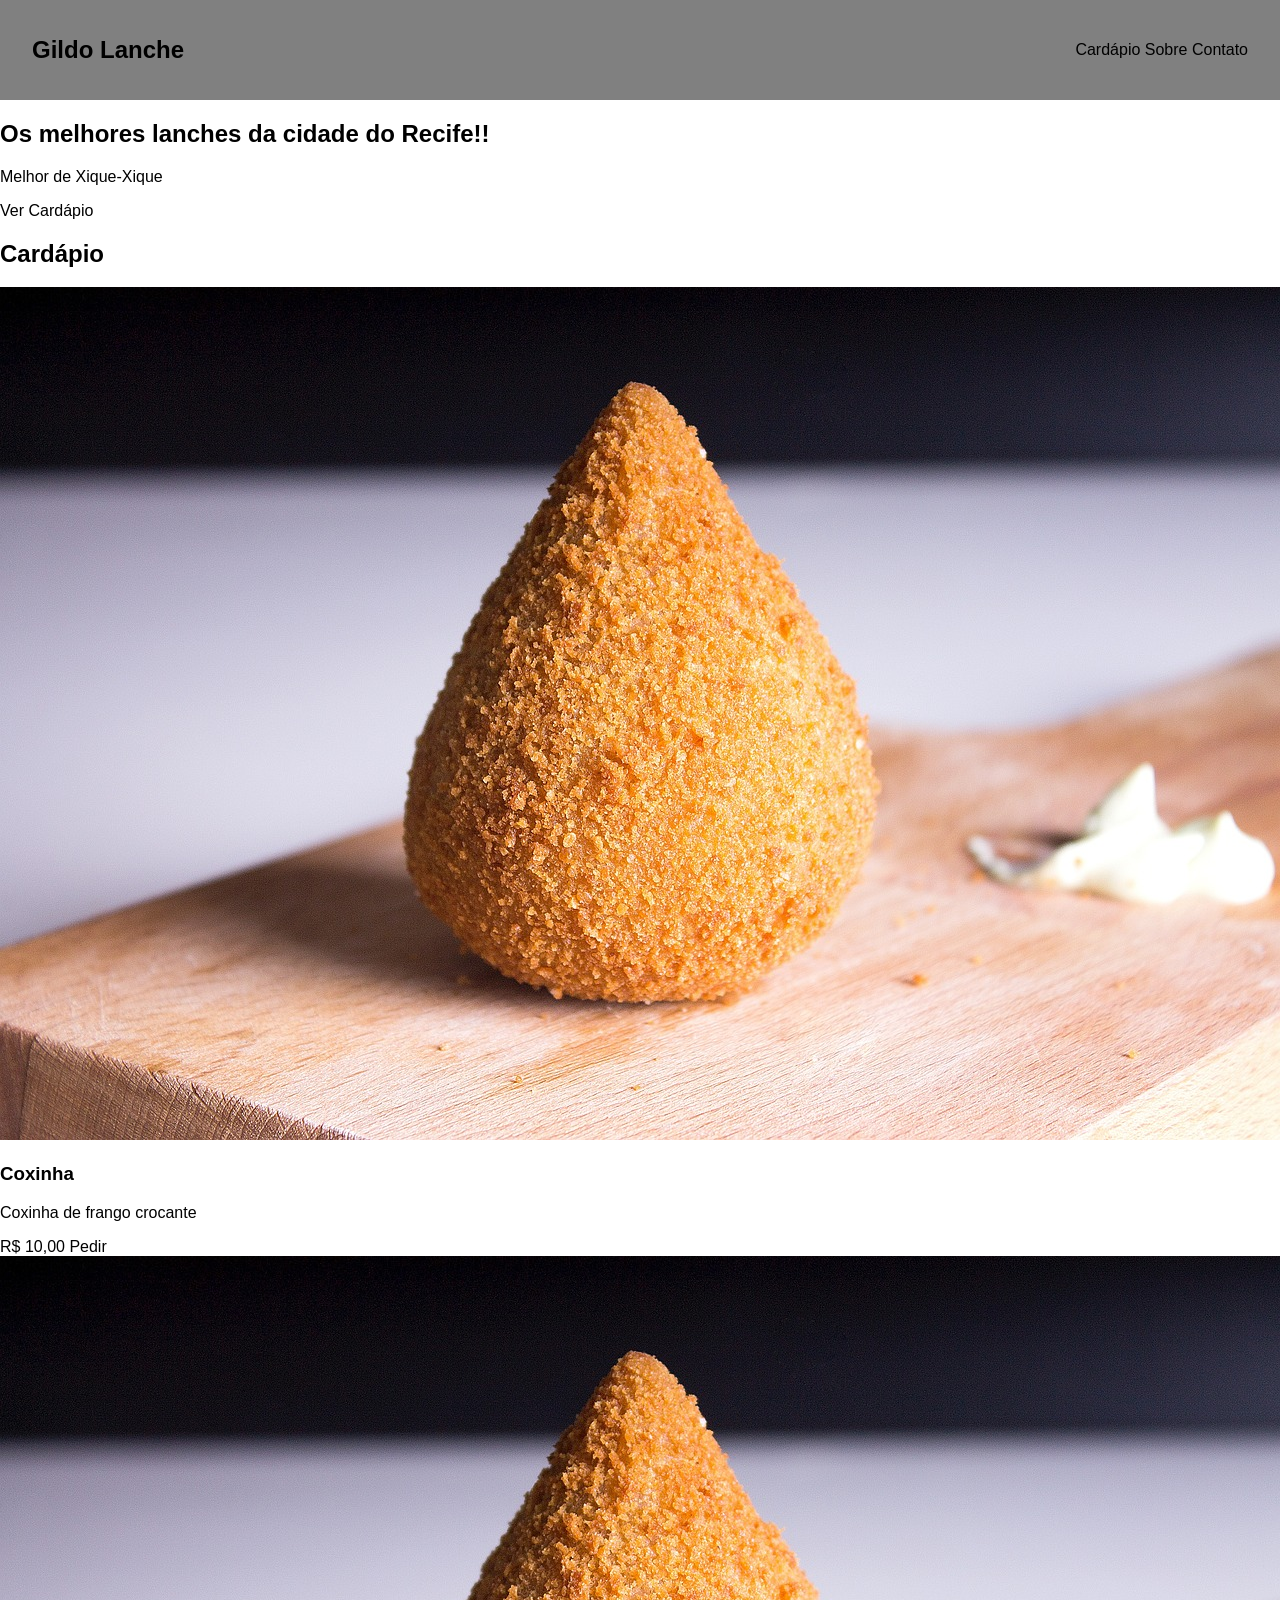
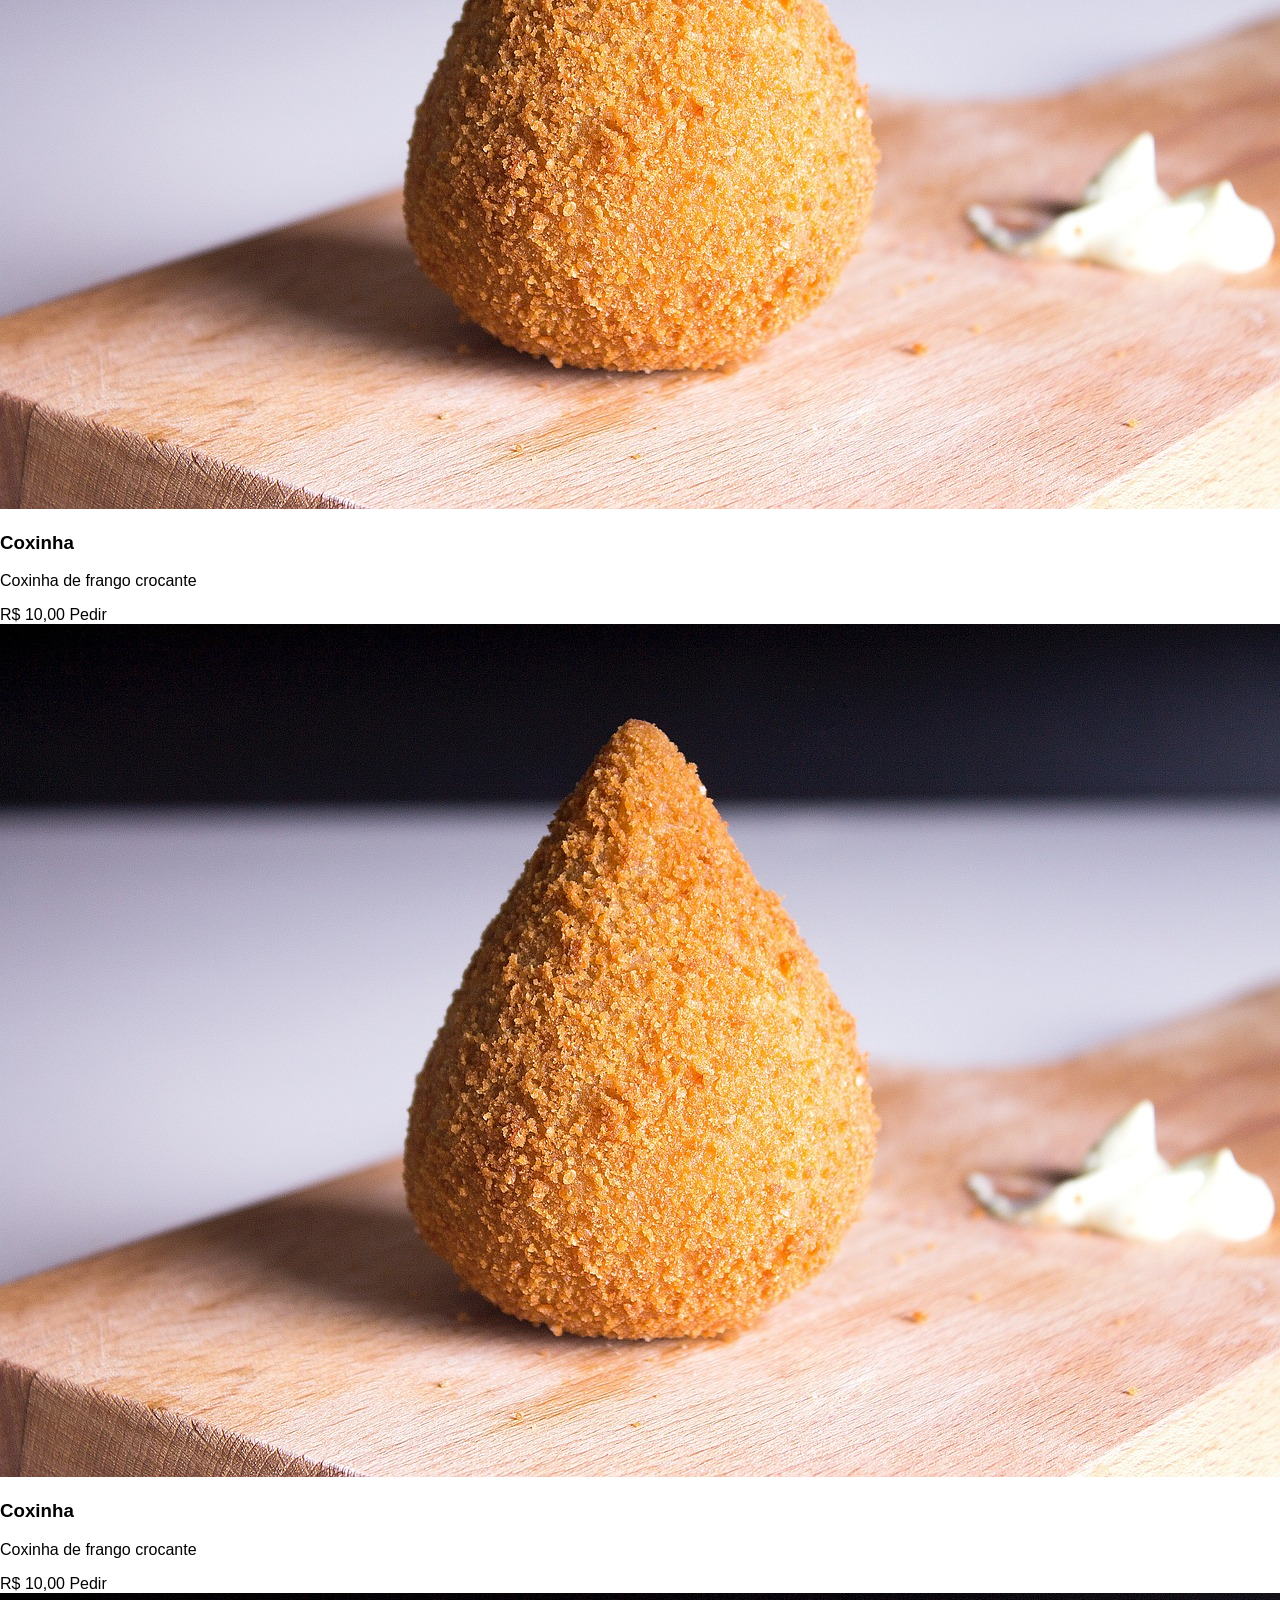
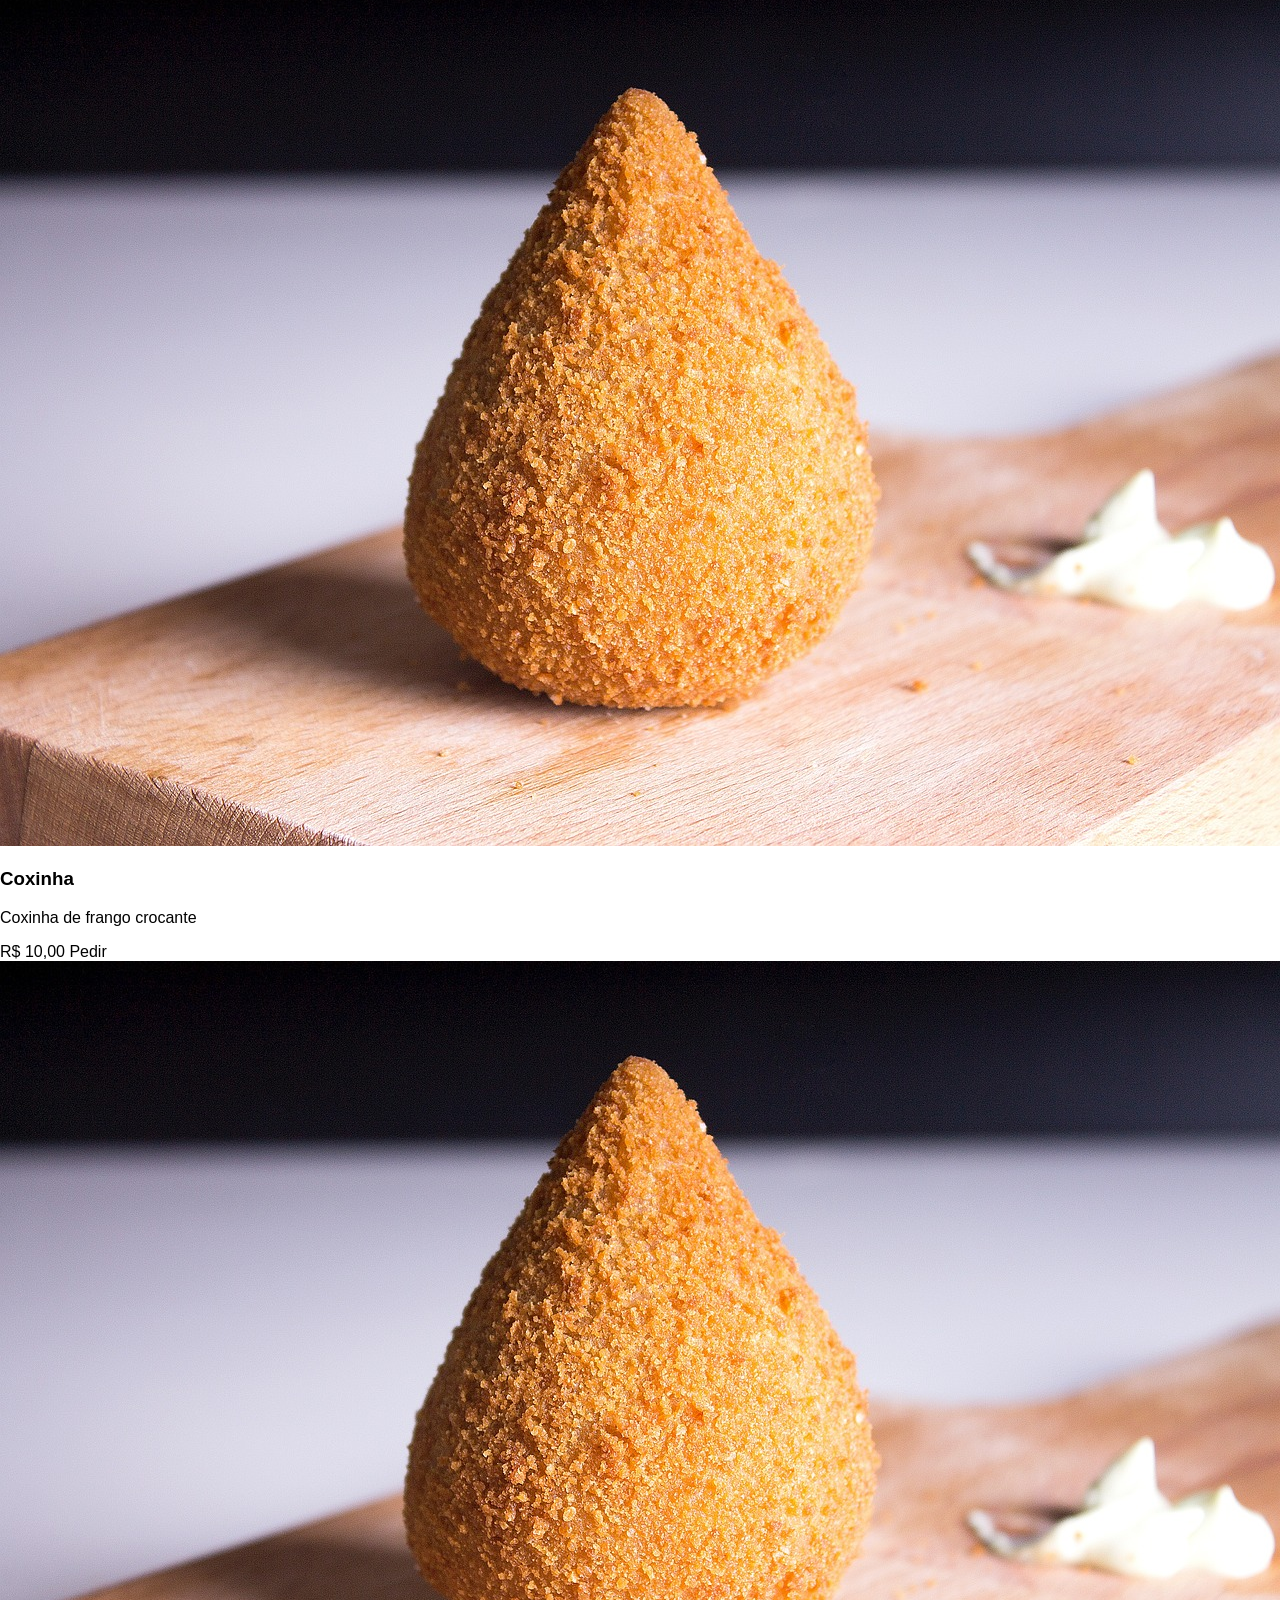
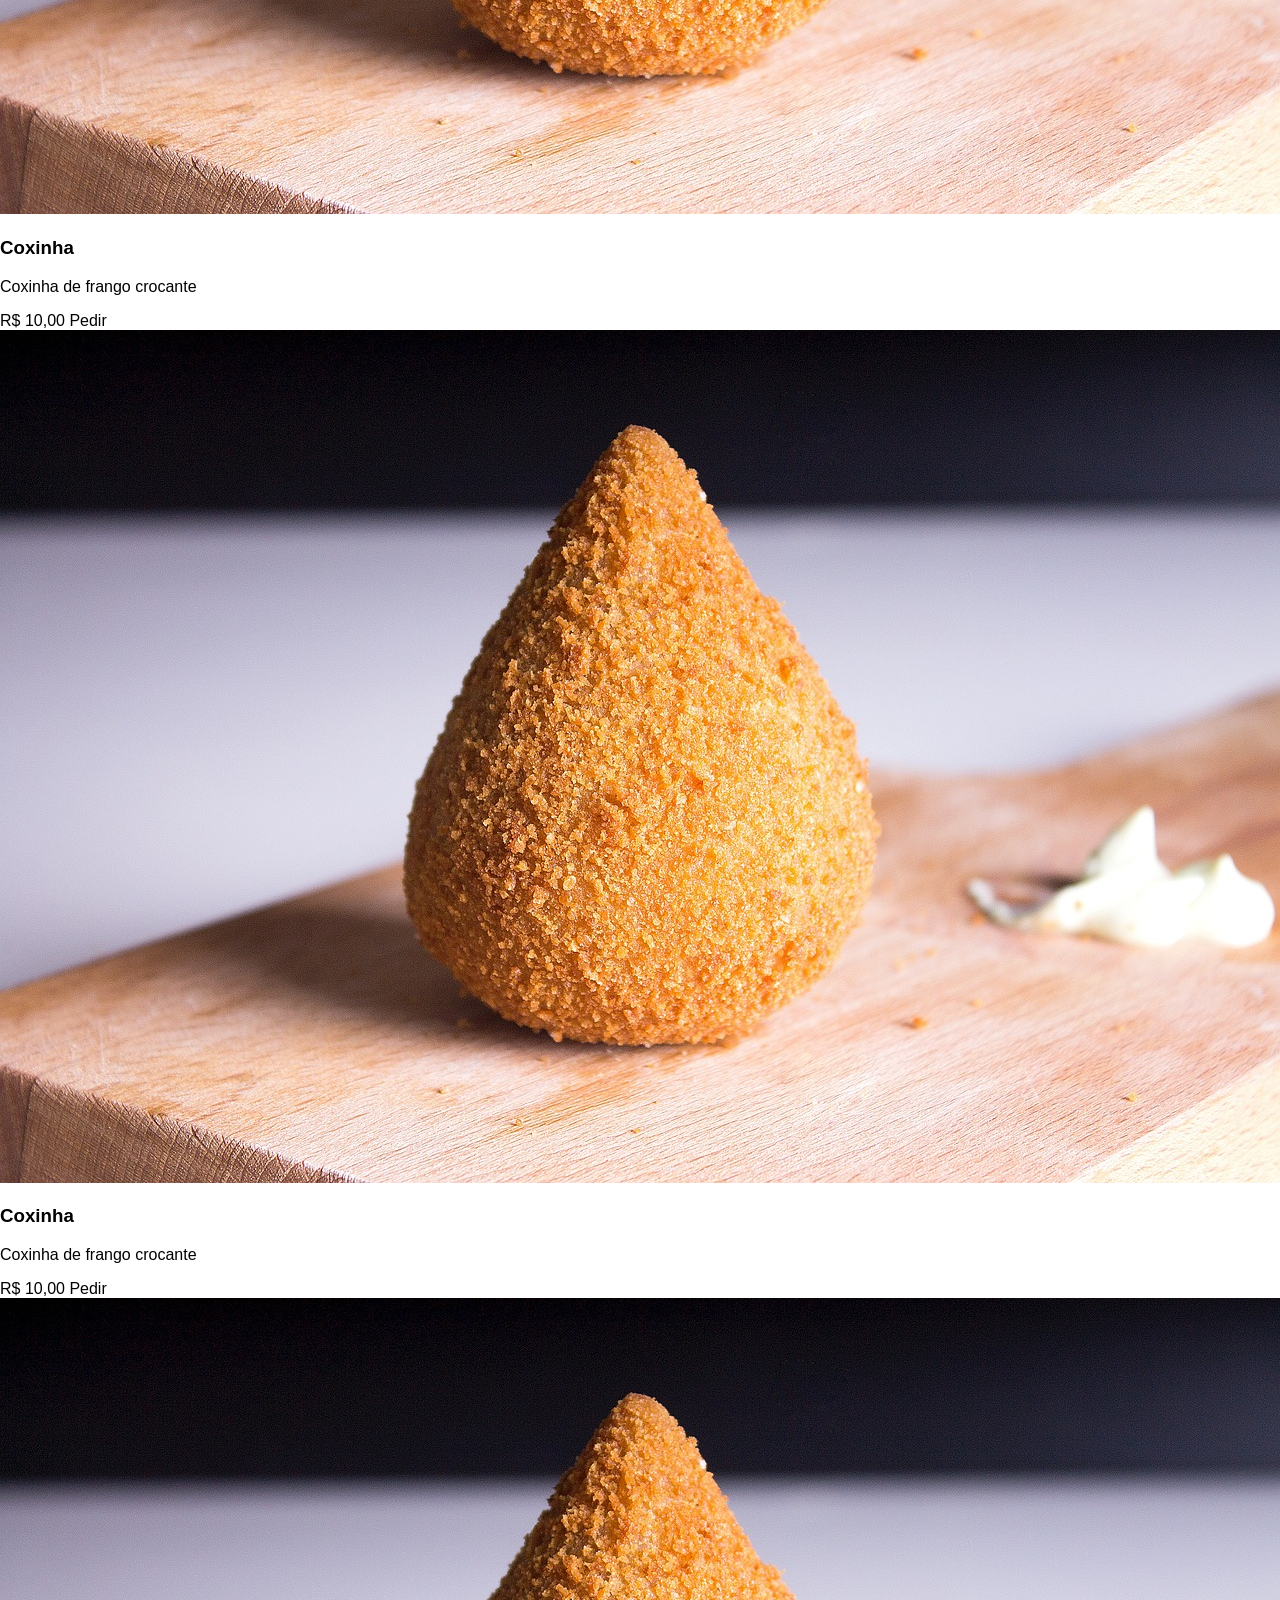
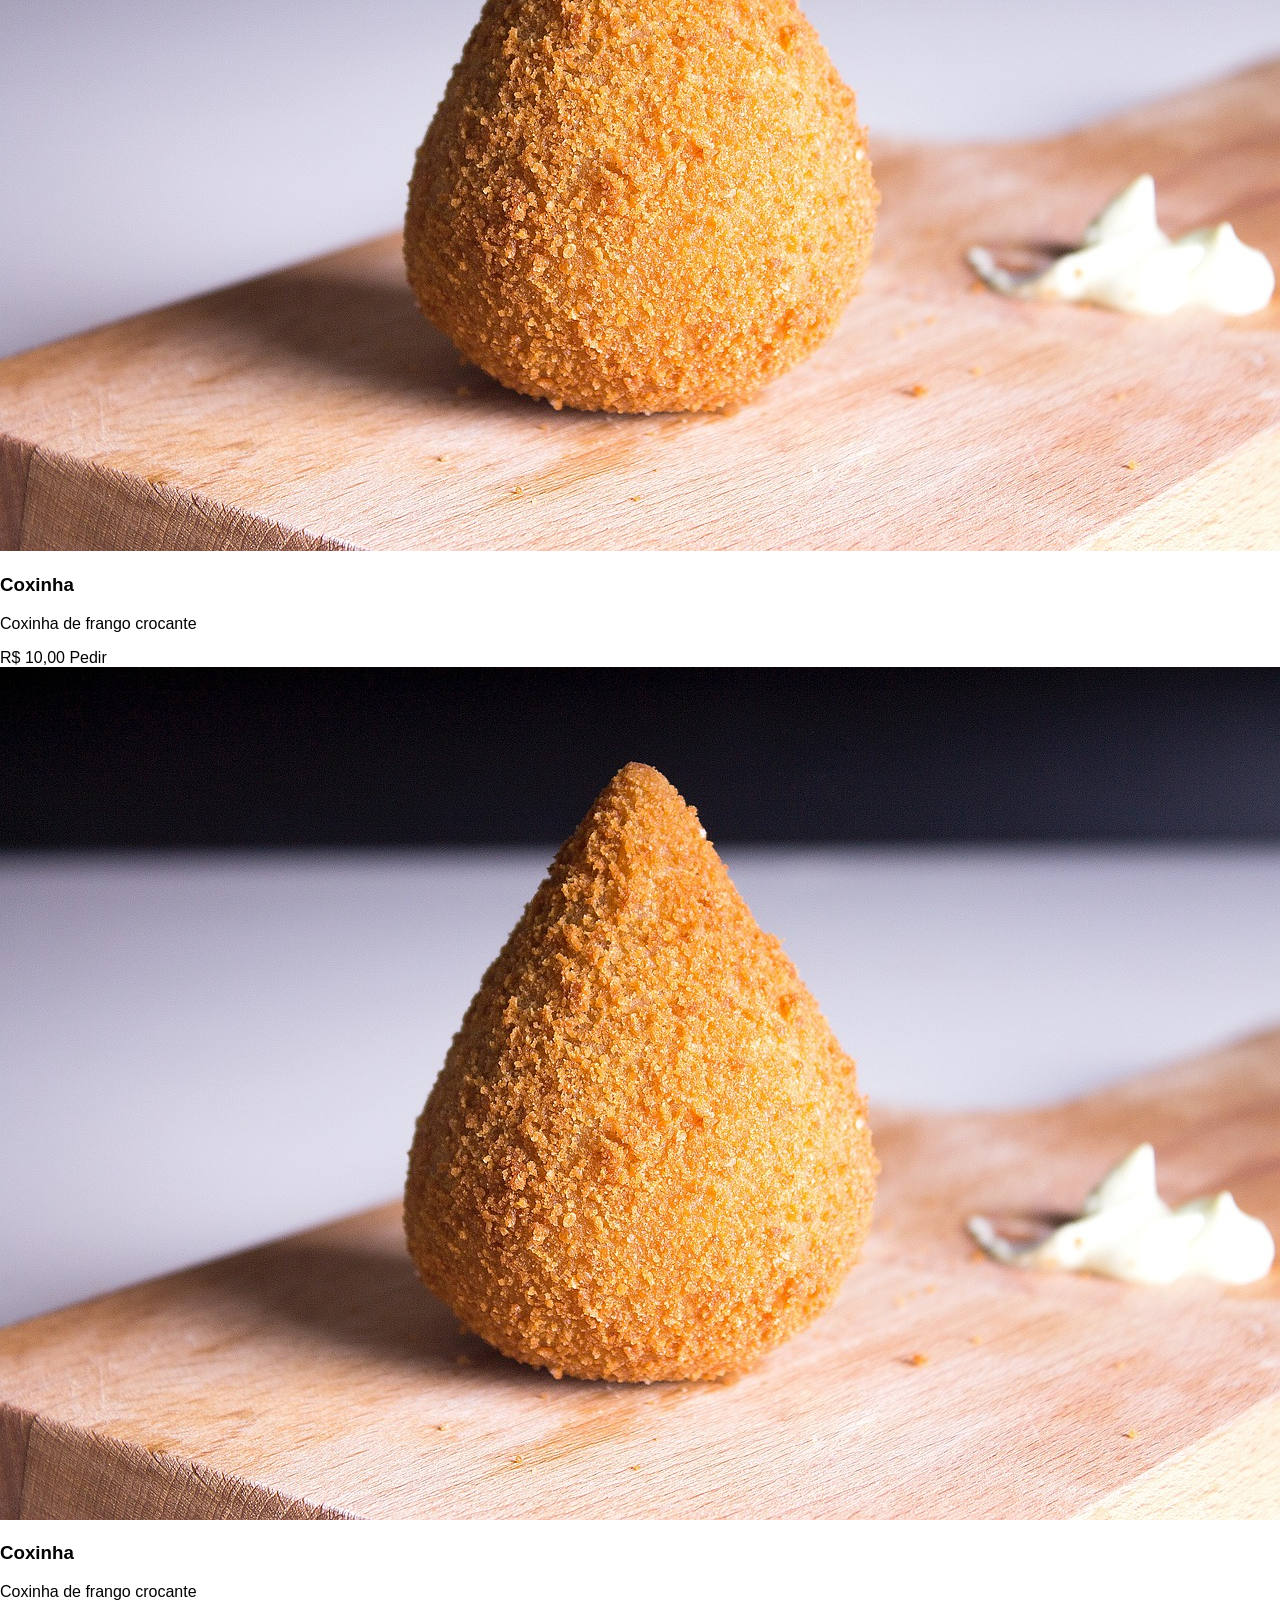
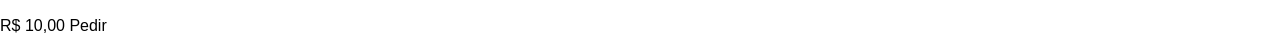
==== index.html @ ab262301 "15/09" ====
<!DOCTYPE html>
<html lang="en">

<head>
    <meta charset="UTF-8">
    <meta name="viewport" content="width=device-width, initial-scale=1.0">
    <title>Gildo Lanche</title>
    <link rel="stylesheet" href="style.css">
</head>

<body>
    <header class="topo">
        <div class="topo-tudo">
            <h2 class="marca">Gildo Lanche</h2>
            <nav class="info">
                <a href="#cardapio">Cardápio</a>
                <a href="#sobre">Sobre</a>
                <a href="#contato">Contato</a>
            </nav>
        </div>
    </header>

    <main class="caixa">

        <section class="apresentacao">
            <h1>Os melhores lanches da cidade do Recife!!</h1>
            <p>Melhor de Xique-Xique</p>
            <a href="#cardapio" class="botao">Ver Cardápio</a>
        </section>

        <section id="#cardapio"">
            <h2>Cardápio</h2>

            <div class=" produtos">

            <div class="produto">
                <img src="image.png " alt="">
                <h3>Coxinha</h3>
                <p>Coxinha de frango crocante</p>
                <div class="produto-rodape">
                    <span class="preco">R$ 10,00</span>
                    <a href="" class="botao">Pedir</a>
                </div>
            </div>
            <div class="produto">
                <img src="image.png " alt="">
                <h3>Coxinha</h3>
                <p>Coxinha de frango crocante</p>
                <div class="produto-rodape">
                    <span class="preco">R$ 10,00</span>
                    <a href="" class="botao">Pedir</a>
                </div>
            </div>
            <div class="produto">
                <img src="image.png " alt="">
                <h3>Coxinha</h3>
                <p>Coxinha de frango crocante</p>
                <div class="produto-rodape">
                    <span class="preco">R$ 10,00</span>
                    <a href="" class="botao">Pedir</a>
                </div>
            </div>
            <div class="produto">
                <img src="image.png " alt="">
                <h3>Coxinha</h3>
                <p>Coxinha de frango crocante</p>
                <div class="produto-rodape">
                    <span class="preco">R$ 10,00</span>
                    <a href="" class="botao">Pedir</a>
                </div>
            </div>
            <div class="produto">
                <img src="image.png " alt="">
                <h3>Coxinha</h3>
                <p>Coxinha de frango crocante</p>
                <div class="produto-rodape">
                    <span class="preco">R$ 10,00</span>
                    <a href="" class="botao">Pedir</a>
                </div>
            </div>
            <div class="produto">
                <img src="image.png " alt="">
                <h3>Coxinha</h3>
                <p>Coxinha de frango crocante</p>
                <div class="produto-rodape">
                    <span class="preco">R$ 10,00</span>
                    <a href="" class="botao">Pedir</a>
                </div>
            </div>
            <div class="produto">
                <img src="image.png " alt="">
                <h3>Coxinha</h3>
                <p>Coxinha de frango crocante</p>
                <div class="produto-rodape">
                    <span class="preco">R$ 10,00</span>
                    <a href="" class="botao">Pedir</a>
                </div>
            </div>
            <div class="produto">
                <img src="image.png " alt="">
                <h3>Coxinha</h3>
                <p>Coxinha de frango crocante</p>
                <div class="produto-rodape">
                    <span class="preco">R$ 10,00</span>
                    <a href="" class="botao">Pedir</a>
                </div>
            </div>
            </div>

        </section>
    </main>
</body>

</html>
---- style.css ----
body {
    font-family: Arial, Helvetica, sans-serif;
    margin: 0;  
}

a {
    color: rgb(0, 0, 0);
    text-decoration: none;
}

a:hover{
    color: blue;
    font-weight: bold;
}

.topo {
    background-color: grey;
    padding: 16px 32px;
}

.topo-tudo{
    display: flex;
    justify-content: space-between;
    align-items: center;
}
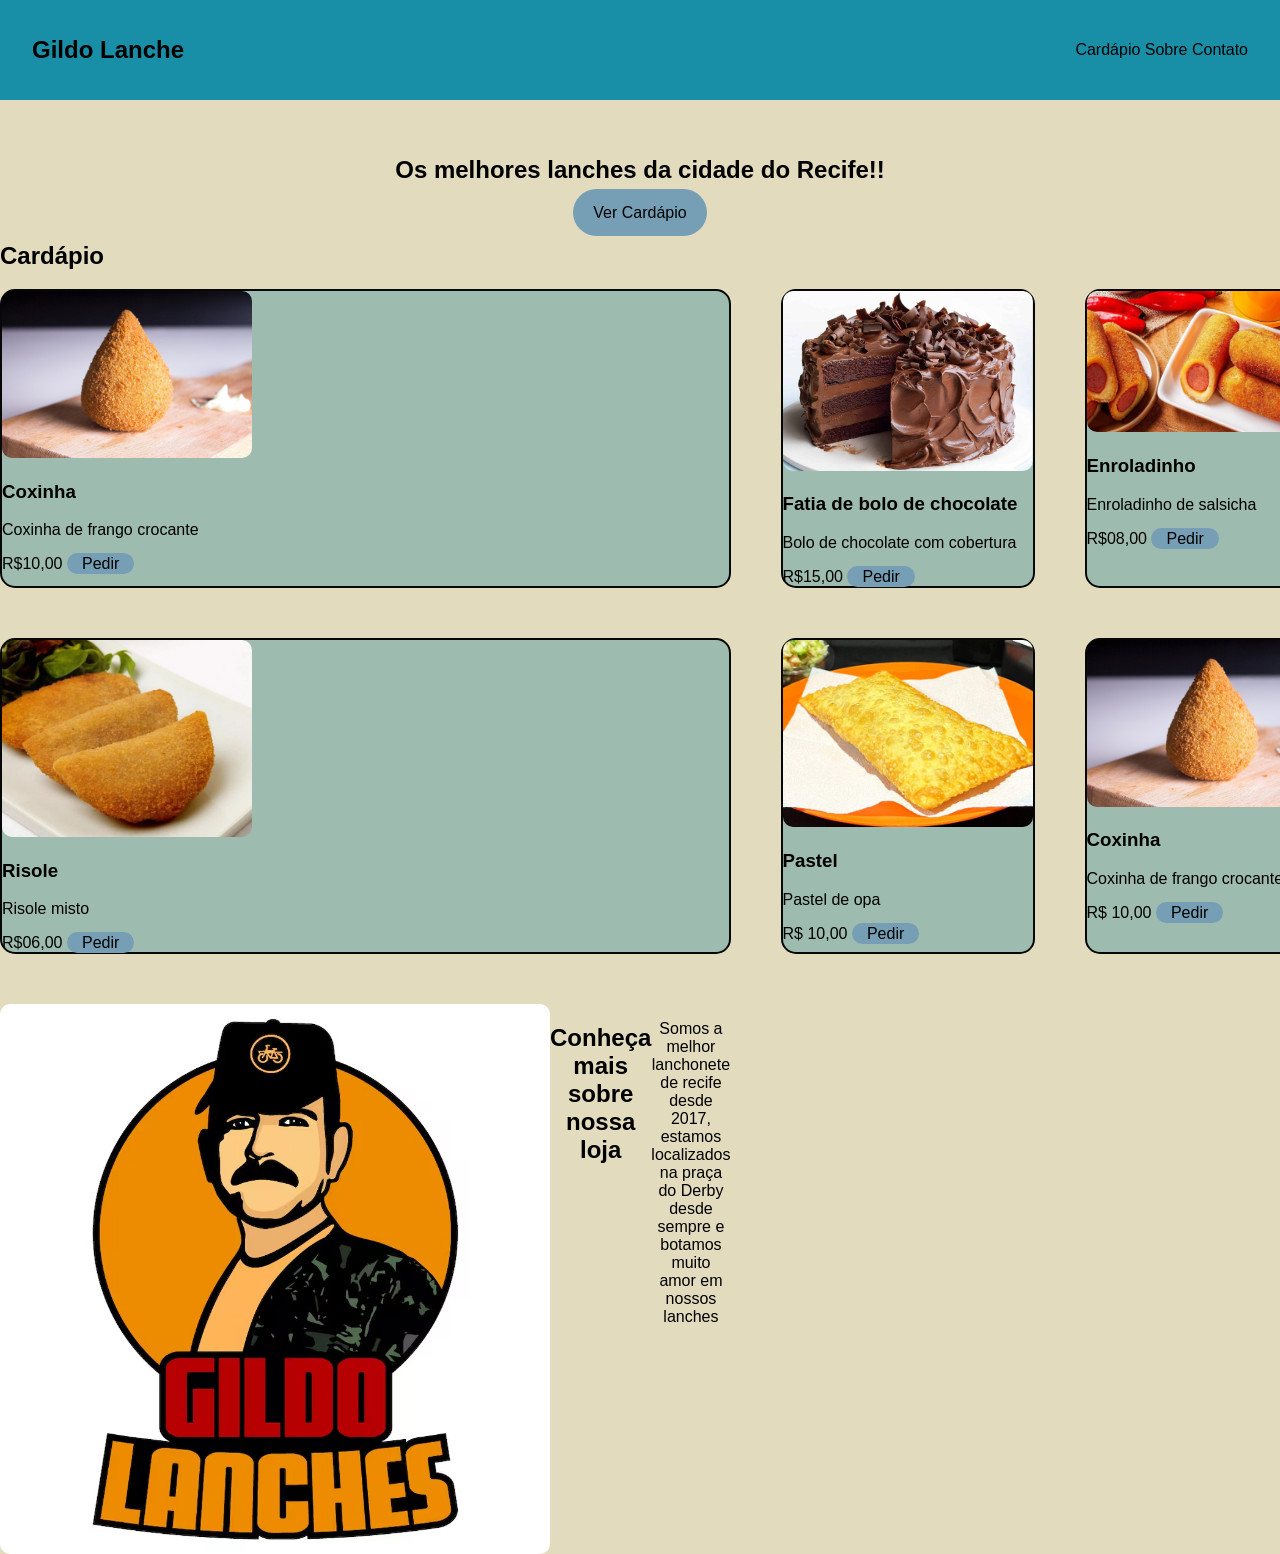
==== commit 8fe57555: "21/09" ====
--- a/index.html
+++ b/index.html
@@ -24,7 +24,6 @@
 
         <section class="apresentacao">
             <h1>Os melhores lanches da cidade do Recife!!</h1>
-            <p>Melhor de Xique-Xique</p>
             <a href="#cardapio" class="botao">Ver Cardápio</a>
         </section>
 
@@ -38,8 +37,44 @@
                 <h3>Coxinha</h3>
                 <p>Coxinha de frango crocante</p>
                 <div class="produto-rodape">
+                    <span class="preco">R$10,00</span>
+                    <a href="" class="botaocompra">Pedir</a>
+                </div>
+            </div>
+            <div class="produto">
+                <img src="bolo.png" alt="">
+                <h3>Fatia de bolo de chocolate</h3>
+                <p>Bolo de chocolate com cobertura</p>
+                <div class="produto-rodape">
+                    <span class="preco">R$15,00</span>
+                    <a href="" class="botaocompra">Pedir</a>
+                </div>
+            </div>
+            <div class="produto">
+                <img src="enroladinho.png" alt="">
+                <h3>Enroladinho</h3>
+                <p>Enroladinho de salsicha</p>
+                <div class="produto-rodape">
+                    <span class="preco">R$08,00</span>
+                    <a href="" class="botaocompra">Pedir</a>
+                </div>
+            </div>
+            <div class="produto">
+                <img src="risole.png" alt="">
+                <h3>Risole</h3>
+                <p>Risole misto</p>
+                <div class="produto-rodape">
+                    <span class="preco">R$06,00</span>
+                    <a href="" class="botaocompra">Pedir</a>
+                </div>
+            </div>
+            <div class="produto">
+                <img src="pastel.png" alt="">
+                <h3>Pastel</h3>
+                <p>Pastel de opa</p>
+                <div class="produto-rodape">
                     <span class="preco">R$ 10,00</span>
-                    <a href="" class="botao">Pedir</a>
+                    <a href="" class="botaocompra">Pedir</a>
                 </div>
             </div>
             <div class="produto">
@@ -48,65 +83,15 @@
                 <p>Coxinha de frango crocante</p>
                 <div class="produto-rodape">
                     <span class="preco">R$ 10,00</span>
-                    <a href="" class="botao">Pedir</a>
+                    <a href="" class="botaocompra">Pedir</a>
                 </div>
             </div>
-            <div class="produto">
-                <img src="image.png " alt="">
-                <h3>Coxinha</h3>
-                <p>Coxinha de frango crocante</p>
-                <div class="produto-rodape">
-                    <span class="preco">R$ 10,00</span>
-                    <a href="" class="botao">Pedir</a>
-                </div>
+            <div class="sobre" >
+                <img src="logo.png" alt="" class="logoimagem">
+                <h1>Conheça mais sobre nossa loja</h1>
+                <p>Somos a melhor lanchonete de recife desde 2017, estamos localizados na praça do Derby desde sempre e
+                    botamos muito amor em nossos lanches</p>
             </div>
-            <div class="produto">
-                <img src="image.png " alt="">
-                <h3>Coxinha</h3>
-                <p>Coxinha de frango crocante</p>
-                <div class="produto-rodape">
-                    <span class="preco">R$ 10,00</span>
-                    <a href="" class="botao">Pedir</a>
-                </div>
-            </div>
-            <div class="produto">
-                <img src="image.png " alt="">
-                <h3>Coxinha</h3>
-                <p>Coxinha de frango crocante</p>
-                <div class="produto-rodape">
-                    <span class="preco">R$ 10,00</span>
-                    <a href="" class="botao">Pedir</a>
-                </div>
-            </div>
-            <div class="produto">
-                <img src="image.png " alt="">
-                <h3>Coxinha</h3>
-                <p>Coxinha de frango crocante</p>
-                <div class="produto-rodape">
-                    <span class="preco">R$ 10,00</span>
-                    <a href="" class="botao">Pedir</a>
-                </div>
-            </div>
-            <div class="produto">
-                <img src="image.png " alt="">
-                <h3>Coxinha</h3>
-                <p>Coxinha de frango crocante</p>
-                <div class="produto-rodape">
-                    <span class="preco">R$ 10,00</span>
-                    <a href="" class="botao">Pedir</a>
-                </div>
-            </div>
-            <div class="produto">
-                <img src="image.png " alt="">
-                <h3>Coxinha</h3>
-                <p>Coxinha de frango crocante</p>
-                <div class="produto-rodape">
-                    <span class="preco">R$ 10,00</span>
-                    <a href="" class="botao">Pedir</a>
-                </div>
-            </div>
-            </div>
-
         </section>
     </main>
 </body>
--- a/style.css
+++ b/style.css
@@ -1,6 +1,7 @@
 body {
     font-family: Arial, Helvetica, sans-serif;
-    margin: 0;  
+    margin: 0;
+    background-color: #E2DBBE;
 }
 
 a {
@@ -8,18 +9,70 @@
     text-decoration: none;
 }
 
-a:hover{
+a:hover {
     color: blue;
     font-weight: bold;
 }
 
 .topo {
-    background-color: grey;
+    background-color: rgb(24, 143, 167);
     padding: 16px 32px;
 }
 
-.topo-tudo{
+.topo-tudo {
     display: flex;
     justify-content: space-between;
     align-items: center;
 }
+
+.apresentacao {
+    text-align: center;
+    padding-top: 36px;
+}
+
+.botao {
+    background-color: rgb(118, 159, 182);
+    padding: 15px 20px;
+    border-radius: 10em;
+}
+
+.botaocompra {
+    background-color: rgb(118, 159, 182);
+    padding: 2px 15px;
+    border-radius: 10em;
+}
+
+.botao:hover {
+    font-size: larger;
+    color: rgb(254, 253, 255);
+}
+
+.produtos {
+    display: grid;
+    grid-template-columns: 1fr 1fr 1fr;
+    gap: 50px;
+}
+
+.produto {
+    background-color: rgb(157, 187, 174);
+    border-radius: 15px;
+    border: 2px solid rgb(7, 7, 7);
+}
+
+.logoimagem {
+    width: 550px;
+    height: auto;
+    border-radius: 10px;
+}
+
+.sobre{
+    display: flex;
+    text-align: center;
+}
+
+
+img {
+    width: 250px;
+    height: auto;
+    border-radius: 10px;
+}
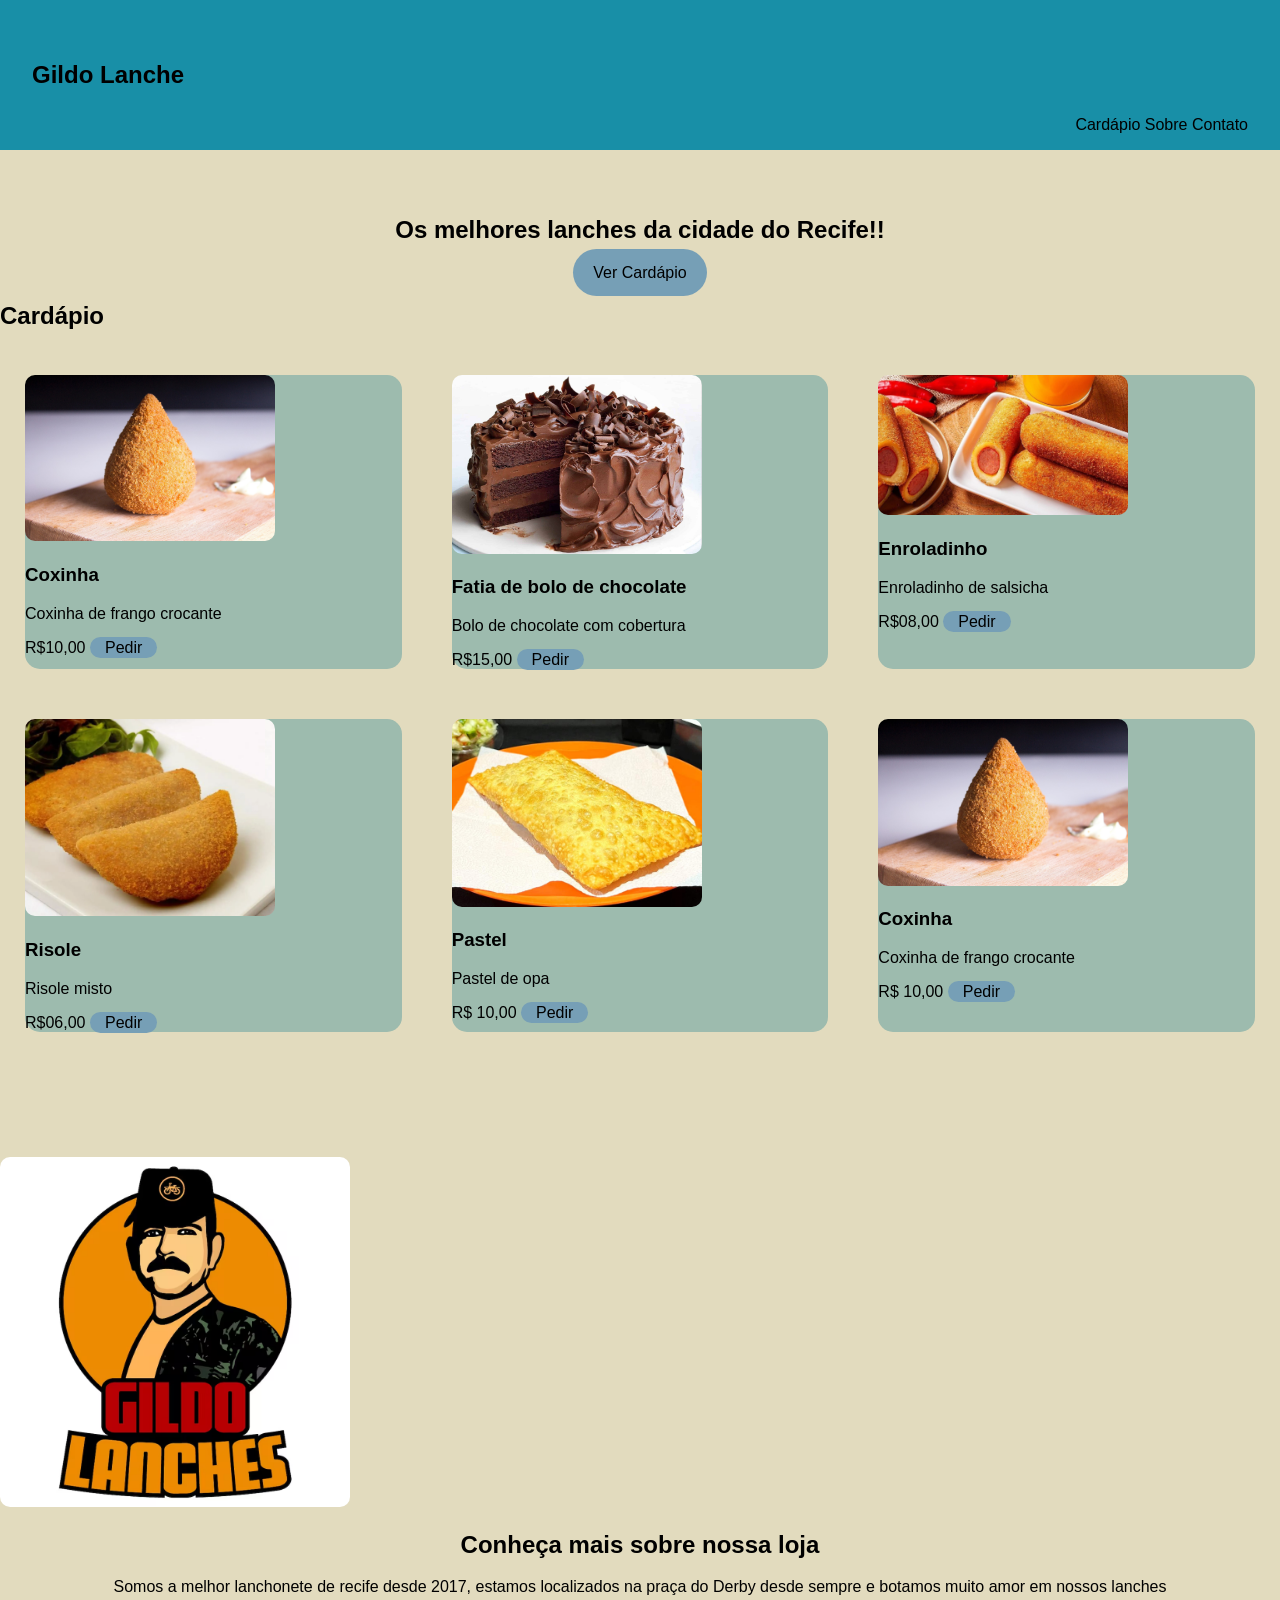
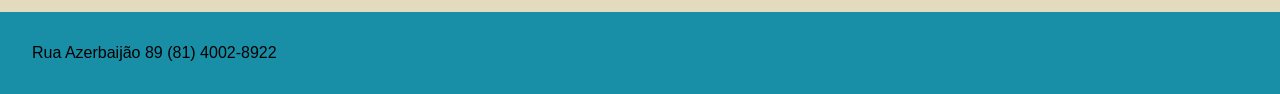
==== commit e42291d4: "22/09" ====
--- a/index.html
+++ b/index.html
@@ -86,11 +86,20 @@
                     <a href="" class="botaocompra">Pedir</a>
                 </div>
             </div>
-            <div class="sobre" >
+        </section>
+        <section id="sobre">
+            <div class="info">
                 <img src="logo.png" alt="" class="logoimagem">
-                <h1>Conheça mais sobre nossa loja</h1>
-                <p>Somos a melhor lanchonete de recife desde 2017, estamos localizados na praça do Derby desde sempre e
+                <h1 class="descido-tudo">Conheça mais sobre nossa loja</h1>
+                <p class="descido-tudo">Somos a melhor lanchonete de recife desde 2017, estamos localizados na praça do Derby desde sempre e
                     botamos muito amor em nossos lanches</p>
+            </div>
+        </section>
+        <section id="Contato">
+            <div class="final">
+                <p class="fundo">
+                    Rua Azerbaijão 89 (81) 4002-8922
+                </p>
             </div>
         </section>
     </main>
--- a/style.css
+++ b/style.css
@@ -27,7 +27,7 @@
 
 .apresentacao {
     text-align: center;
-    padding-top: 36px;
+    padding-top: 46px;
 }
 
 .botao {
@@ -51,28 +51,43 @@
     display: grid;
     grid-template-columns: 1fr 1fr 1fr;
     gap: 50px;
+    padding: 25px;
 }
 
 .produto {
     background-color: rgb(157, 187, 174);
     border-radius: 15px;
-    border: 2px solid rgb(7, 7, 7);
 }
 
-.logoimagem {
-    width: 550px;
-    height: auto;
-    border-radius: 10px;
+.info {
+    text-align: right width: 50px;
+    padding-top: 100px
 }
 
-.sobre{
-    display: flex;
+.descido-tudo {
+    text-autospace: initial;
+    text-align: right;
     text-align: center;
 }
 
+.final {
+    background-color: rgb(24, 143, 167);
+    padding: 16px 32px;
+}
+
+.fundo {
+    justify-content: space-between;
+    align-items: self-start;
+}
 
 img {
     width: 250px;
     height: auto;
     border-radius: 10px;
+}
+
+.logoimagem {
+    width: 350px;
+    height: auto;
+    border-radius: 10px;
 }
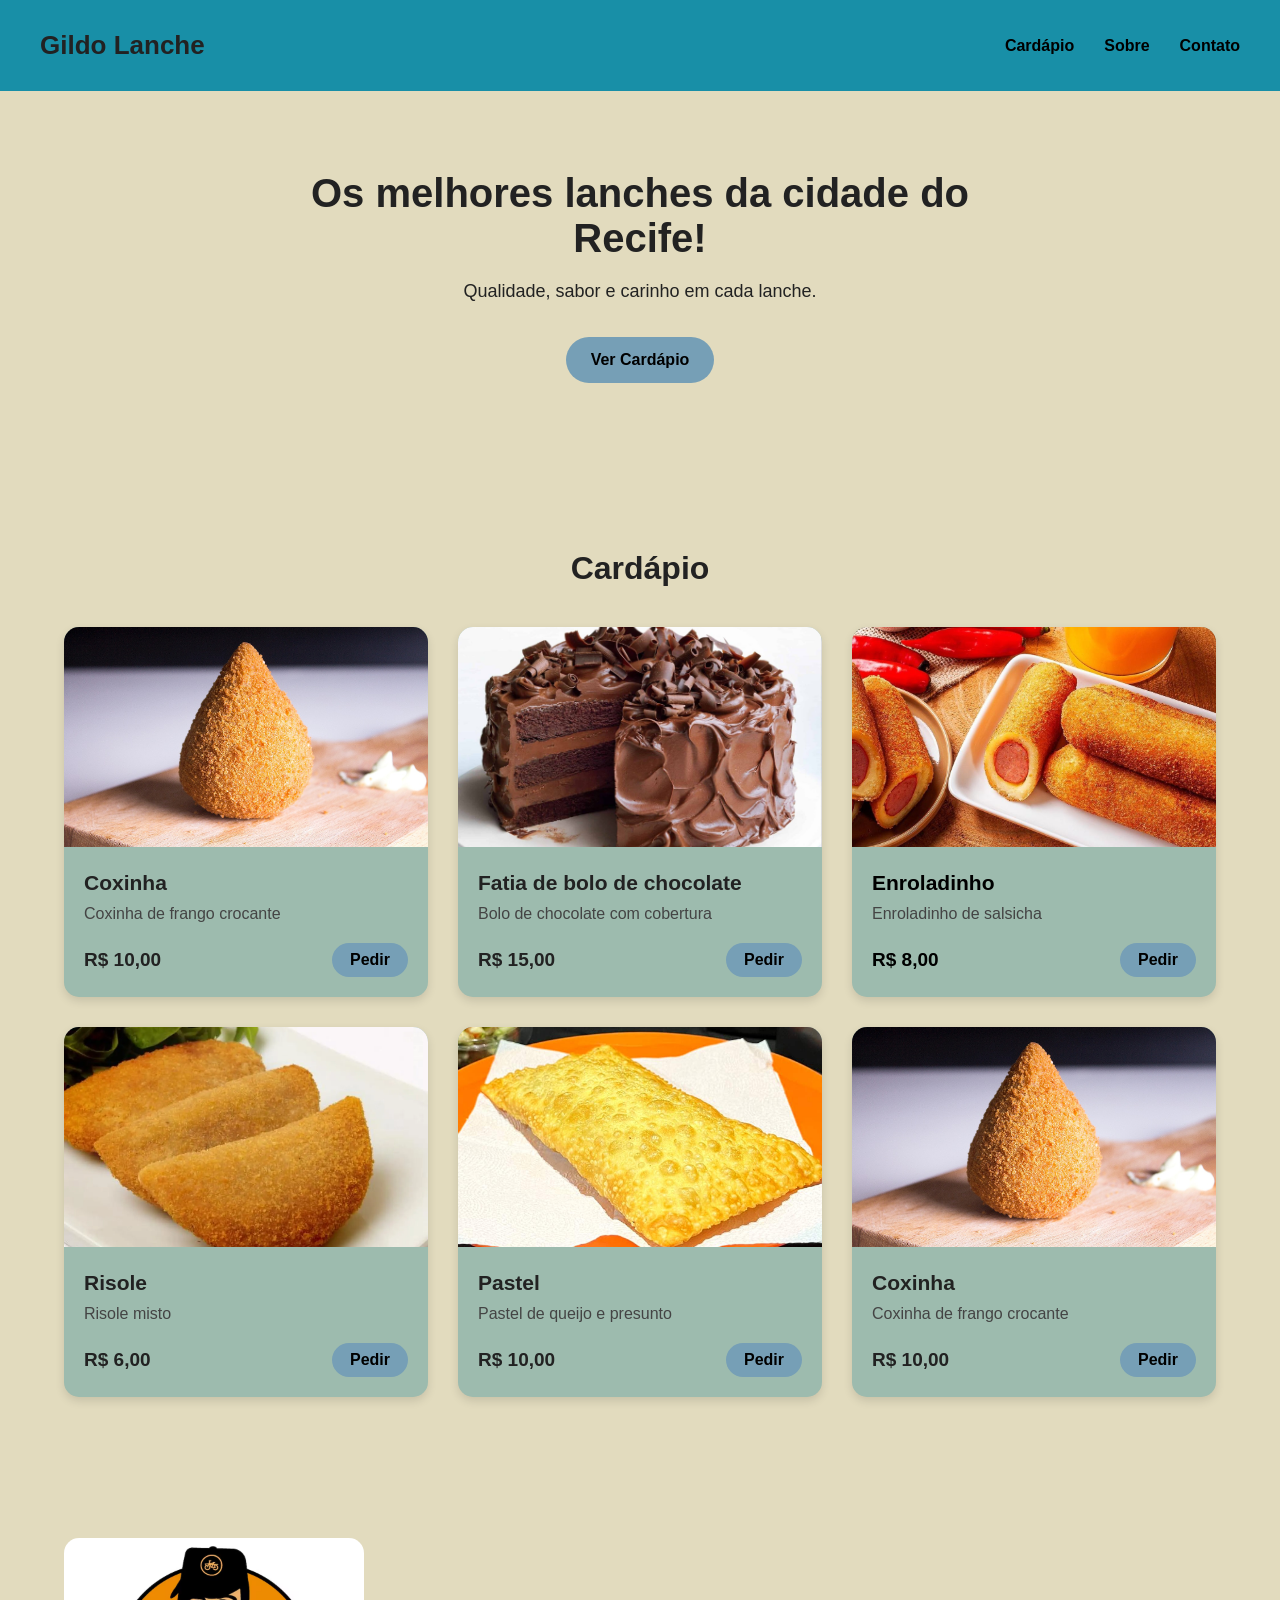
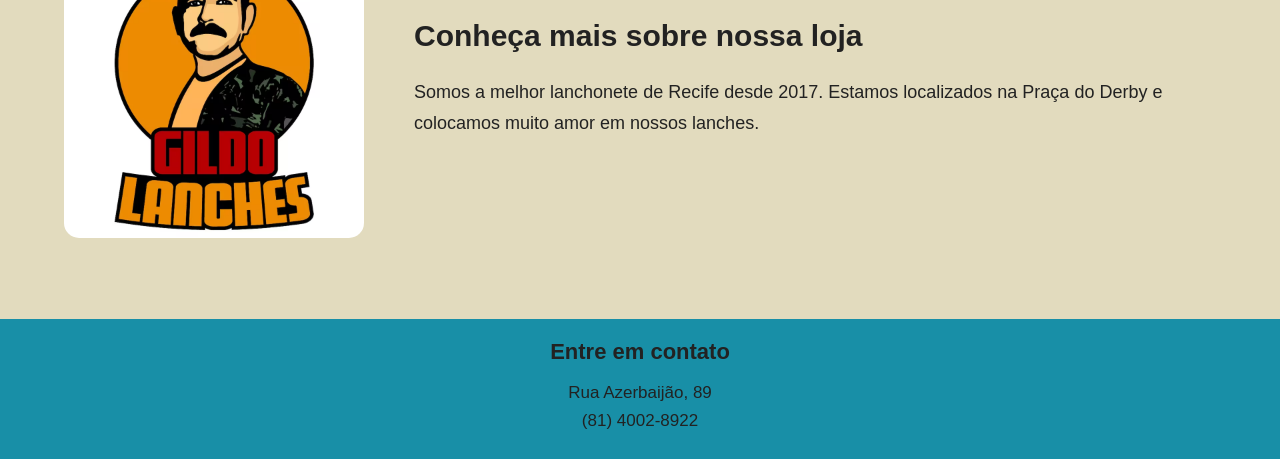
==== commit a48bcf41: "28/09" ====
--- a/index.html
+++ b/index.html
@@ -1,5 +1,5 @@
 <!DOCTYPE html>
-<html lang="en">
+<html lang="pt-BR">
 
 <head>
     <meta charset="UTF-8">
@@ -9,10 +9,13 @@
 </head>
 
 <body>
+
+    <!-- CABEÇALHO -->
     <header class="topo">
         <div class="topo-tudo">
             <h2 class="marca">Gildo Lanche</h2>
-            <nav class="info">
+
+            <nav class="menu">
                 <a href="#cardapio">Cardápio</a>
                 <a href="#sobre">Sobre</a>
                 <a href="#contato">Contato</a>
@@ -20,89 +23,182 @@
         </div>
     </header>
 
-    <main class="caixa">
-
+    <main>
+
+        <!-- APRESENTAÇÃO -->
         <section class="apresentacao">
-            <h1>Os melhores lanches da cidade do Recife!!</h1>
-            <a href="#cardapio" class="botao">Ver Cardápio</a>
-        </section>
-
-        <section id="#cardapio"">
-            <h2>Cardápio</h2>
-
-            <div class=" produtos">
-
-            <div class="produto">
-                <img src="image.png " alt="">
-                <h3>Coxinha</h3>
-                <p>Coxinha de frango crocante</p>
-                <div class="produto-rodape">
-                    <span class="preco">R$10,00</span>
-                    <a href="" class="botaocompra">Pedir</a>
+            <div class="caixa">
+                <h1>Os melhores lanches da cidade do Recife!</h1>
+                <p>Qualidade, sabor e carinho em cada lanche.</p>
+
+                <a href="#cardapio" class="botao">
+                    Ver Cardápio
+                </a>
+            </div>
+        </section>
+
+
+        <!-- CARDÁPIO -->
+        <section id="cardapio" class="cardapio">
+
+            <div class="caixa">
+                <h2 class="titulo-secao">Cardápio</h2>
+
+                <div class="produtos">
+
+                    <!-- PRODUTO 1 -->
+                    <div class="produto">
+                        <a href="produto.html">
+                            <img src="image.png" alt="Coxinha de frango">
+                        </a>
+
+                        <div class="produto-conteudo">
+                            <h3>Coxinha</h3>
+                            <p>Coxinha de frango crocante</p>
+
+                            <div class="produto-rodape">
+                                <span class="preco">R$ 10,00</span>
+                                <a href="#" class="botaocompra">Pedir</a>
+                            </div>
+                        </div>
+                    </div>
+
+
+                    <!-- PRODUTO 2 -->
+                    <div class="produto">
+                        <a href="produto.html">
+                            <img src="bolo.png" alt="Fatia de bolo de chocolate">
+                        </a>
+
+                        <div class="produto-conteudo">
+                            <h3>Fatia de bolo de chocolate</h3>
+                            <p>Bolo de chocolate com cobertura</p>
+
+                            <div class="produto-rodape">
+                                <span class="preco">R$ 15,00</span>
+                                <a href="#" class="botaocompra">Pedir</a>
+                            </div>
+                        </div>
+                    </div>
+
+
+                    <!-- PRODUTO 3 -->
+                    <div class="produto">
+                        <a href="produto.html"><img src="enroladinho.png" alt="Enroladinho de salsicha">
+
+                            <div class="produto-conteudo">
+                                <h3>Enroladinho</h3>
+                                <p>Enroladinho de salsicha</p>
+
+                                <div class="produto-rodape">
+                                    <span class="preco">R$ 8,00</span>
+                                    <a href="#" class="botaocompra">Pedir</a>
+                                </div>
+                            </div>
+                    </div>
+
+
+                    <!-- PRODUTO 4 -->
+                    <div class="produto">
+                        <a href="produto.html">
+                            <img src="risole.png" alt="Risole misto">
+                        </a>
+
+
+                        <div class="produto-conteudo">
+                            <h3>Risole</h3>
+                            <p>Risole misto</p>
+
+                            <div class="produto-rodape">
+                                <span class="preco">R$ 6,00</span>
+                                <a href="#" class="botaocompra">Pedir</a>
+                            </div>
+                        </div>
+                    </div>
+
+
+                    <!-- PRODUTO 5 -->
+                    <div class="produto">
+                        <a href="produto.html">
+                            <img src="pastel.png" alt="Pastel">
+                        </a>
+
+                        <div class="produto-conteudo">
+                            <h3>Pastel</h3>
+                            <p>Pastel de queijo e presunto</p>
+
+                            <div class="produto-rodape">
+                                <span class="preco">R$ 10,00</span>
+                                <a href="#" class="botaocompra">Pedir</a>
+                            </div>
+                        </div>
+                    </div>
+
+
+                    <!-- PRODUTO 6 -->
+                    <div class="produto">
+                        <a href="produto.html">
+                            <img src="image.png" alt="Coxinha de frango">
+                        </a>
+
+                        <div class="produto-conteudo">
+                            <h3>Coxinha</h3>
+                            <p>Coxinha de frango crocante</p>
+
+                            <div class="produto-rodape">
+                                <span class="preco">R$ 10,00</span>
+                                <a href="#" class="botaocompra">Pedir</a>
+                            </div>
+                        </div>
+                    </div>
+
                 </div>
             </div>
-            <div class="produto">
-                <img src="bolo.png" alt="">
-                <h3>Fatia de bolo de chocolate</h3>
-                <p>Bolo de chocolate com cobertura</p>
-                <div class="produto-rodape">
-                    <span class="preco">R$15,00</span>
-                    <a href="" class="botaocompra">Pedir</a>
+
+        </section>
+
+
+        <!-- SOBRE -->
+        <section id="sobre" class="sobre">
+
+            <div class="caixa sobre-conteudo">
+
+                <img src="logo.png" alt="Logo Gildo Lanche" class="logoimagem">
+
+                <div>
+                    <h2>Conheça mais sobre nossa loja</h2>
+
+                    <p>
+                        Somos a melhor lanchonete de Recife desde 2017.
+                        Estamos localizados na Praça do Derby e colocamos
+                        muito amor em nossos lanches.
+                    </p>
                 </div>
-            </div>
-            <div class="produto">
-                <img src="enroladinho.png" alt="">
-                <h3>Enroladinho</h3>
-                <p>Enroladinho de salsicha</p>
-                <div class="produto-rodape">
-                    <span class="preco">R$08,00</span>
-                    <a href="" class="botaocompra">Pedir</a>
-                </div>
-            </div>
-            <div class="produto">
-                <img src="risole.png" alt="">
-                <h3>Risole</h3>
-                <p>Risole misto</p>
-                <div class="produto-rodape">
-                    <span class="preco">R$06,00</span>
-                    <a href="" class="botaocompra">Pedir</a>
-                </div>
-            </div>
-            <div class="produto">
-                <img src="pastel.png" alt="">
-                <h3>Pastel</h3>
-                <p>Pastel de opa</p>
-                <div class="produto-rodape">
-                    <span class="preco">R$ 10,00</span>
-                    <a href="" class="botaocompra">Pedir</a>
-                </div>
-            </div>
-            <div class="produto">
-                <img src="image.png " alt="">
-                <h3>Coxinha</h3>
-                <p>Coxinha de frango crocante</p>
-                <div class="produto-rodape">
-                    <span class="preco">R$ 10,00</span>
-                    <a href="" class="botaocompra">Pedir</a>
-                </div>
-            </div>
-        </section>
-        <section id="sobre">
-            <div class="info">
-                <img src="logo.png" alt="" class="logoimagem">
-                <h1 class="descido-tudo">Conheça mais sobre nossa loja</h1>
-                <p class="descido-tudo">Somos a melhor lanchonete de recife desde 2017, estamos localizados na praça do Derby desde sempre e
-                    botamos muito amor em nossos lanches</p>
-            </div>
-        </section>
-        <section id="Contato">
-            <div class="final">
-                <p class="fundo">
-                    Rua Azerbaijão 89 (81) 4002-8922
+
+            </div>
+
+        </section>
+
+
+        <!-- CONTATO -->
+        <section id="contato" class="contato">
+
+            <div class="caixa">
+                <h2>Entre em contato</h2>
+
+                <p>
+                    Rua Azerbaijão, 89
                 </p>
-            </div>
-        </section>
+
+                <p>
+                    (81) 4002-8922
+                </p>
+            </div>
+
+        </section>
+
     </main>
+
 </body>
 
 </html>
--- a/style.css
+++ b/style.css
@@ -1,93 +1,286 @@
+
 body {
     font-family: Arial, Helvetica, sans-serif;
     margin: 0;
     background-color: #E2DBBE;
+    color: #222;
 }
 
 a {
-    color: rgb(0, 0, 0);
+    color: #000;
     text-decoration: none;
 }
 
-a:hover {
-    color: blue;
-    font-weight: bold;
+.caixa {
+    width: 90%;
+    max-width: 1200px;
+    margin: 0 auto;
 }
 
 .topo {
     background-color: rgb(24, 143, 167);
-    padding: 16px 32px;
+    padding: 30px 10px;
 }
 
 .topo-tudo {
+    width: 100%;
+    max-width: 1200px;
+    margin: 0 auto;
+
     display: flex;
     justify-content: space-between;
     align-items: center;
 }
 
+.marca {
+    margin: 0;
+    font-size: 26px;
+}
+
+.menu {
+    display: flex;
+    gap: 30px;
+}
+
+.menu a {
+    font-weight: bold;
+    transition: 0.2s;
+}
+
+.menu a:hover {
+    color: white;
+}
+
 .apresentacao {
     text-align: center;
-    padding-top: 46px;
+    padding: 80px 20px;
+}
+
+.apresentacao h1 {
+    font-size: 40px;
+    margin: 0 auto 20px;
+    max-width: 800px;
+}
+
+.apresentacao p {
+    font-size: 18px;
+    margin-bottom: 35px;
 }
 
 .botao {
+    display: inline-block;
+
     background-color: rgb(118, 159, 182);
-    padding: 15px 20px;
-    border-radius: 10em;
-}
+    padding: 14px 25px;
+
+    border-radius: 30px;
+    font-weight: bold;
+
+    transition: 0.2s;
+}
+
+.botao:hover {
+    background-color: rgb(90, 135, 160);
+    color: white;
+    transform: translateY(-2px);
+}
+
+.cardapio {
+    padding: 60px 0;
+}
+
+.titulo-secao {
+    text-align: center;
+    font-size: 32px;
+    margin-bottom: 40px;
+}
+
+.produtos {
+    display: grid;
+
+    grid-template-columns: repeat(3, 1fr);
+
+    gap: 30px;
+}
+
+.produto {
+    background-color: rgb(157, 187, 174);
+
+    border-radius: 15px;
+    overflow: hidden;
+
+    box-shadow: 0 4px 10px rgba(0, 0, 0, 0.12);
+
+    transition: 0.2s;
+}
+
+.produto:hover {
+    transform: translateY(-5px);
+    box-shadow: 0 8px 18px rgba(0, 0, 0, 0.18);
+}
+
+.produto img {
+    width: 100%;
+    height: 220px;
+
+    object-fit: cover;
+
+    border-radius: 0;
+}
+
+.produto-conteudo {
+    padding: 20px;
+}
+
+.produto h3 {
+    margin: 0 0 10px;
+    font-size: 21px;
+}
+
+.produto p {
+    margin: 0 0 20px;
+    color: #444;
+}
+
+.produto-rodape {
+    display: flex;
+    justify-content: space-between;
+    align-items: center;
+}
+
+.preco {
+    font-size: 19px;
+    font-weight: bold;
+}
+
 
 .botaocompra {
     background-color: rgb(118, 159, 182);
-    padding: 2px 15px;
-    border-radius: 10em;
-}
-
-.botao:hover {
-    font-size: larger;
-    color: rgb(254, 253, 255);
-}
-
-.produtos {
-    display: grid;
-    grid-template-columns: 1fr 1fr 1fr;
+
+    padding: 8px 18px;
+
+    border-radius: 30px;
+
+    font-weight: bold;
+
+    transition: 0.2s;
+}
+
+.botaocompra:hover {
+    background-color: rgb(90, 135, 160);
+    color: white;
+}
+
+.sobre {
+    padding: 80px 0;
+}
+
+.sobre-conteudo {
+    display: flex;
+    align-items: center;
     gap: 50px;
-    padding: 25px;
-}
-
-.produto {
-    background-color: rgb(157, 187, 174);
+
+    background-color: rg1ba(255, 255, 255, 0.25);
+
+    padding: 1px;
+
+    border-radius: 20px;
+}
+
+.logoimagem {
+    width: 300px;
+    height: auto;
+
     border-radius: 15px;
 }
 
-.info {
-    text-align: right width: 50px;
-    padding-top: 100px
-}
-
-.descido-tudo {
-    text-autospace: initial;
-    text-align: right;
-    text-align: center;
-}
-
-.final {
+.sobre h2 {
+    font-size: 30px;
+    margin-top: 0;
+}
+
+.sobre p {
+    font-size: 18px;
+    line-height: 1.7;
+}
+
+.contato {
     background-color: rgb(24, 143, 167);
-    padding: 16px 32px;
-}
-
-.fundo {
-    justify-content: space-between;
-    align-items: self-start;
-}
-
-img {
-    width: 250px;
-    height: auto;
-    border-radius: 10px;
-}
-
-.logoimagem {
-    width: 350px;
-    height: auto;
-    border-radius: 10px;
+
+    padding: 20px 0;
+
+    text-align: center;
+}
+
+.contato h2 {
+    margin-top: 0;
+    font-size: 22px;
+}
+
+.contato p {
+    margin: 8px 0;
+    font-size: 17px;
+}
+
+.detalhe-info {
+    background-color: rgb(107, 127, 131);
+
+    padding: 20px 0;
+
+    text-align: center;
+}
+
+img .detalhe-info {
+    
+}
+
+@media (max-width: 800px) {
+
+    .produtos {
+        grid-template-columns: repeat(2, 1fr);
+    }
+
+    .sobre-conteudo {
+        flex-direction: column;
+        text-align: center;
+        padding: 30px;
+    }
+
+    .apresentacao h1 {
+        font-size: 32px;
+    }
+}
+
+
+@media (max-width: 550px) {
+
+    .topo-tudo {
+        flex-direction: column;
+        gap: 15px;
+    }
+
+    .menu {
+        gap: 15px;
+    }
+
+    .produtos {
+        grid-template-columns: 1fr;
+    }
+
+    .apresentacao {
+        padding: 60px 15px;
+    }
+
+    .apresentacao h1 {
+        font-size: 28px;
+    }
+
+    .sobre-conteudo {
+        padding: 25px;
+    }
+
+    .logoimagem {
+        width: 100%;
+        max-width: 300px;
+    }
 }
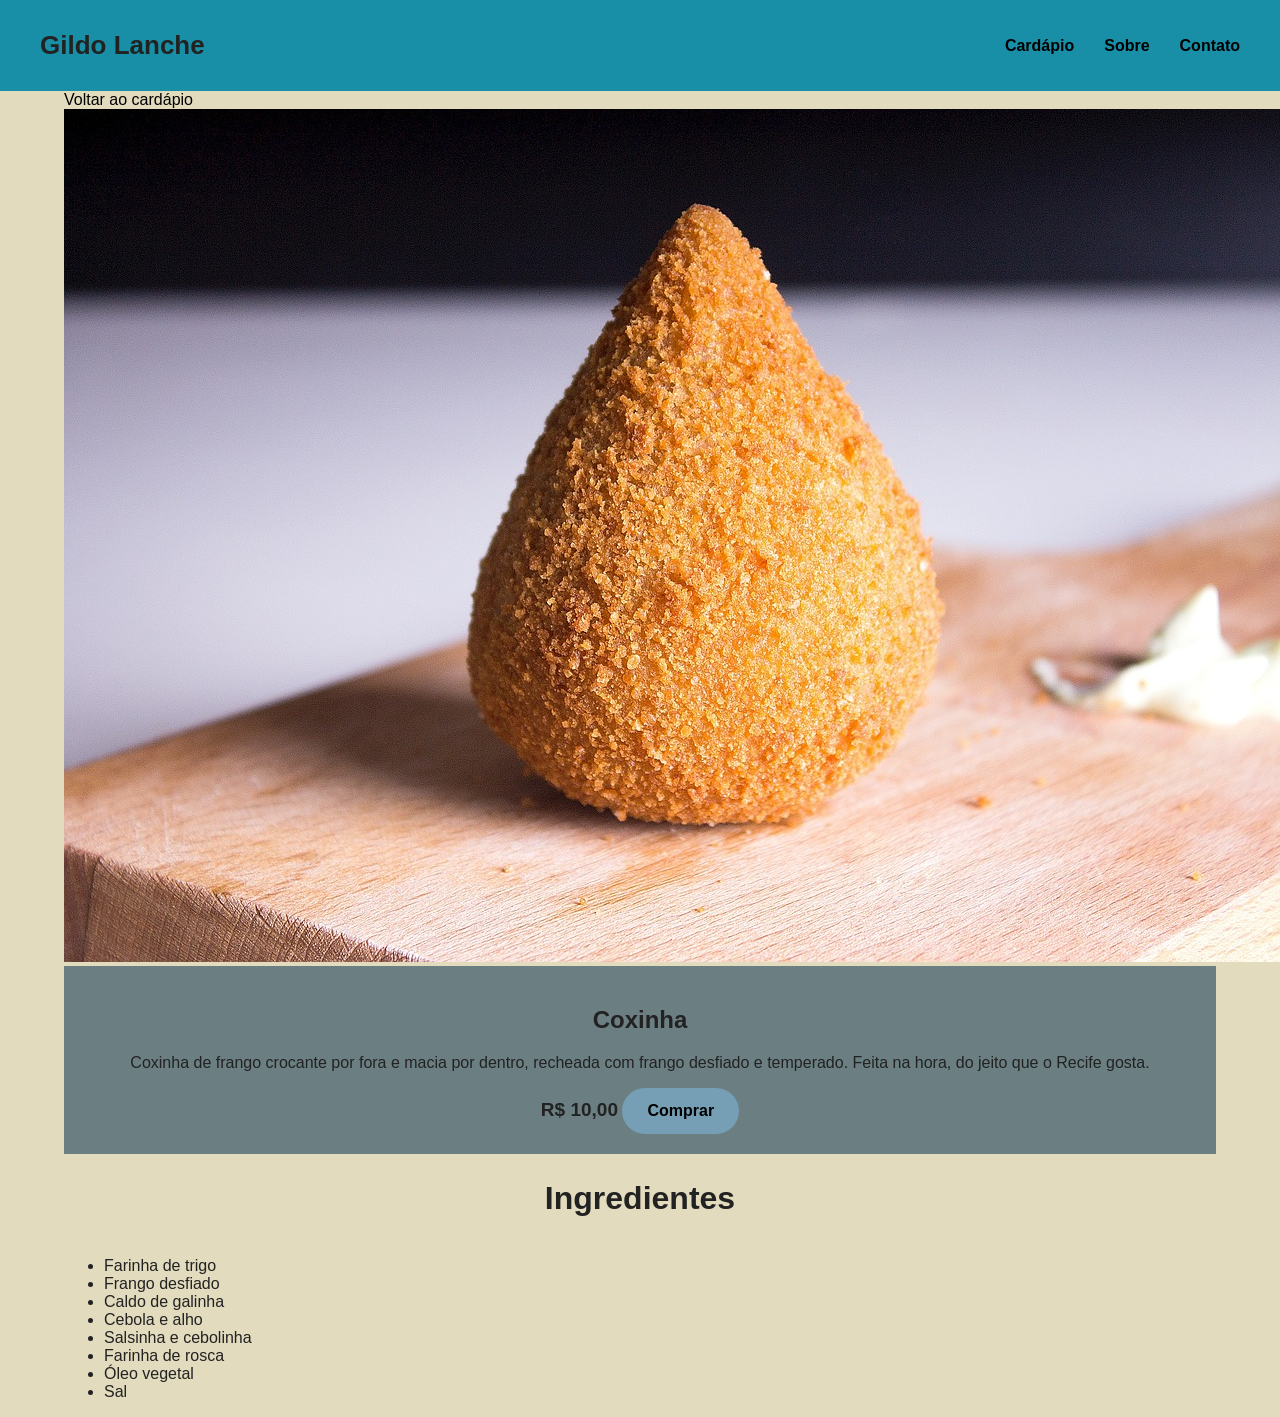
==== commit a9b48224: "Update index.html" ====
--- a/index.html
+++ b/index.html
@@ -4,201 +4,81 @@
 <head>
     <meta charset="UTF-8">
     <meta name="viewport" content="width=device-width, initial-scale=1.0">
-    <title>Gildo Lanche</title>
+    <title>Coxinha | Gildo Lanche</title>
     <link rel="stylesheet" href="style.css">
+    <link rel="stylesheet" href="produto.css">
 </head>
 
 <body>
 
-    <!-- CABEÇALHO -->
+    <!-- CABEÇALHO (igual ao da página inicial) -->
     <header class="topo">
         <div class="topo-tudo">
             <h2 class="marca">Gildo Lanche</h2>
 
             <nav class="menu">
-                <a href="#cardapio">Cardápio</a>
-                <a href="#sobre">Sobre</a>
-                <a href="#contato">Contato</a>
+                <a href="index.html#cardapio">Cardápio</a>
+                <a href="index.html#sobre">Sobre</a>
+                <a href="index.html#contato">Contato</a>
             </nav>
         </div>
     </header>
 
     <main>
 
-        <!-- APRESENTAÇÃO -->
-        <section class="apresentacao">
+        <!-- DETALHES DO PRODUTO -->
+        <section class="detalhe">
             <div class="caixa">
-                <h1>Os melhores lanches da cidade do Recife!</h1>
-                <p>Qualidade, sabor e carinho em cada lanche.</p>
 
-                <a href="#cardapio" class="botao">
-                    Ver Cardápio
-                </a>
+                <a href="index.html#cardapio" class="voltar">Voltar ao cardápio</a>
+
+                <div class="detalhe-grade">
+
+                    <!-- FOTO -->
+                    <div class="detalhe-foto">
+                        <img src="image.png" alt="Coxinha de frango">
+                    </div>
+
+                    <!-- INFORMAÇÕES -->
+                    <div class="detalhe-info">
+                        <h1>Coxinha</h1>
+
+                        <p class="detalhe-descricao">
+                            Coxinha de frango crocante por fora e macia por dentro,
+                            recheada com frango desfiado e temperado. Feita na hora,
+                            do jeito que o Recife gosta.
+                        </p>
+
+                        <span class="preco detalhe-preco">R$ 10,00</span>
+
+                        <a href="#" class="botao botao-comprar">Comprar</a>
+                    </div>
+
+                </div>
             </div>
         </section>
 
 
-        <!-- CARDÁPIO -->
-        <section id="cardapio" class="cardapio">
+        <!-- INGREDIENTES -->
+        <section class="ingredientes">
+            <div class="caixa">
+                <h2 class="titulo-secao">Ingredientes</h2>
 
-            <div class="caixa">
-                <h2 class="titulo-secao">Cardápio</h2>
-
-                <div class="produtos">
-
-                    <!-- PRODUTO 1 -->
-                    <div class="produto">
-                        <a href="produto.html">
-                            <img src="image.png" alt="Coxinha de frango">
-                        </a>
-
-                        <div class="produto-conteudo">
-                            <h3>Coxinha</h3>
-                            <p>Coxinha de frango crocante</p>
-
-                            <div class="produto-rodape">
-                                <span class="preco">R$ 10,00</span>
-                                <a href="#" class="botaocompra">Pedir</a>
-                            </div>
-                        </div>
-                    </div>
-
-
-                    <!-- PRODUTO 2 -->
-                    <div class="produto">
-                        <a href="produto.html">
-                            <img src="bolo.png" alt="Fatia de bolo de chocolate">
-                        </a>
-
-                        <div class="produto-conteudo">
-                            <h3>Fatia de bolo de chocolate</h3>
-                            <p>Bolo de chocolate com cobertura</p>
-
-                            <div class="produto-rodape">
-                                <span class="preco">R$ 15,00</span>
-                                <a href="#" class="botaocompra">Pedir</a>
-                            </div>
-                        </div>
-                    </div>
-
-
-                    <!-- PRODUTO 3 -->
-                    <div class="produto">
-                        <a href="produto.html"><img src="enroladinho.png" alt="Enroladinho de salsicha">
-
-                            <div class="produto-conteudo">
-                                <h3>Enroladinho</h3>
-                                <p>Enroladinho de salsicha</p>
-
-                                <div class="produto-rodape">
-                                    <span class="preco">R$ 8,00</span>
-                                    <a href="#" class="botaocompra">Pedir</a>
-                                </div>
-                            </div>
-                    </div>
-
-
-                    <!-- PRODUTO 4 -->
-                    <div class="produto">
-                        <a href="produto.html">
-                            <img src="risole.png" alt="Risole misto">
-                        </a>
-
-
-                        <div class="produto-conteudo">
-                            <h3>Risole</h3>
-                            <p>Risole misto</p>
-
-                            <div class="produto-rodape">
-                                <span class="preco">R$ 6,00</span>
-                                <a href="#" class="botaocompra">Pedir</a>
-                            </div>
-                        </div>
-                    </div>
-
-
-                    <!-- PRODUTO 5 -->
-                    <div class="produto">
-                        <a href="produto.html">
-                            <img src="pastel.png" alt="Pastel">
-                        </a>
-
-                        <div class="produto-conteudo">
-                            <h3>Pastel</h3>
-                            <p>Pastel de queijo e presunto</p>
-
-                            <div class="produto-rodape">
-                                <span class="preco">R$ 10,00</span>
-                                <a href="#" class="botaocompra">Pedir</a>
-                            </div>
-                        </div>
-                    </div>
-
-
-                    <!-- PRODUTO 6 -->
-                    <div class="produto">
-                        <a href="produto.html">
-                            <img src="image.png" alt="Coxinha de frango">
-                        </a>
-
-                        <div class="produto-conteudo">
-                            <h3>Coxinha</h3>
-                            <p>Coxinha de frango crocante</p>
-
-                            <div class="produto-rodape">
-                                <span class="preco">R$ 10,00</span>
-                                <a href="#" class="botaocompra">Pedir</a>
-                            </div>
-                        </div>
-                    </div>
-
-                </div>
+                <ul class="lista-ingredientes">
+                    <li>Farinha de trigo</li>
+                    <li>Frango desfiado</li>
+                    <li>Caldo de galinha</li>
+                    <li>Cebola e alho</li>
+                    <li>Salsinha e cebolinha</li>
+                    <li>Farinha de rosca</li>
+                    <li>Óleo vegetal</li>
+                    <li>Sal</li>
+                </ul>
             </div>
-
-        </section>
-
-
-        <!-- SOBRE -->
-        <section id="sobre" class="sobre">
-
-            <div class="caixa sobre-conteudo">
-
-                <img src="logo.png" alt="Logo Gildo Lanche" class="logoimagem">
-
-                <div>
-                    <h2>Conheça mais sobre nossa loja</h2>
-
-                    <p>
-                        Somos a melhor lanchonete de Recife desde 2017.
-                        Estamos localizados na Praça do Derby e colocamos
-                        muito amor em nossos lanches.
-                    </p>
-                </div>
-
-            </div>
-
-        </section>
-
-
-        <!-- CONTATO -->
-        <section id="contato" class="contato">
-
-            <div class="caixa">
-                <h2>Entre em contato</h2>
-
-                <p>
-                    Rua Azerbaijão, 89
-                </p>
-
-                <p>
-                    (81) 4002-8922
-                </p>
-            </div>
-
         </section>
 
     </main>
 
 </body>
 
-</html>+</html>
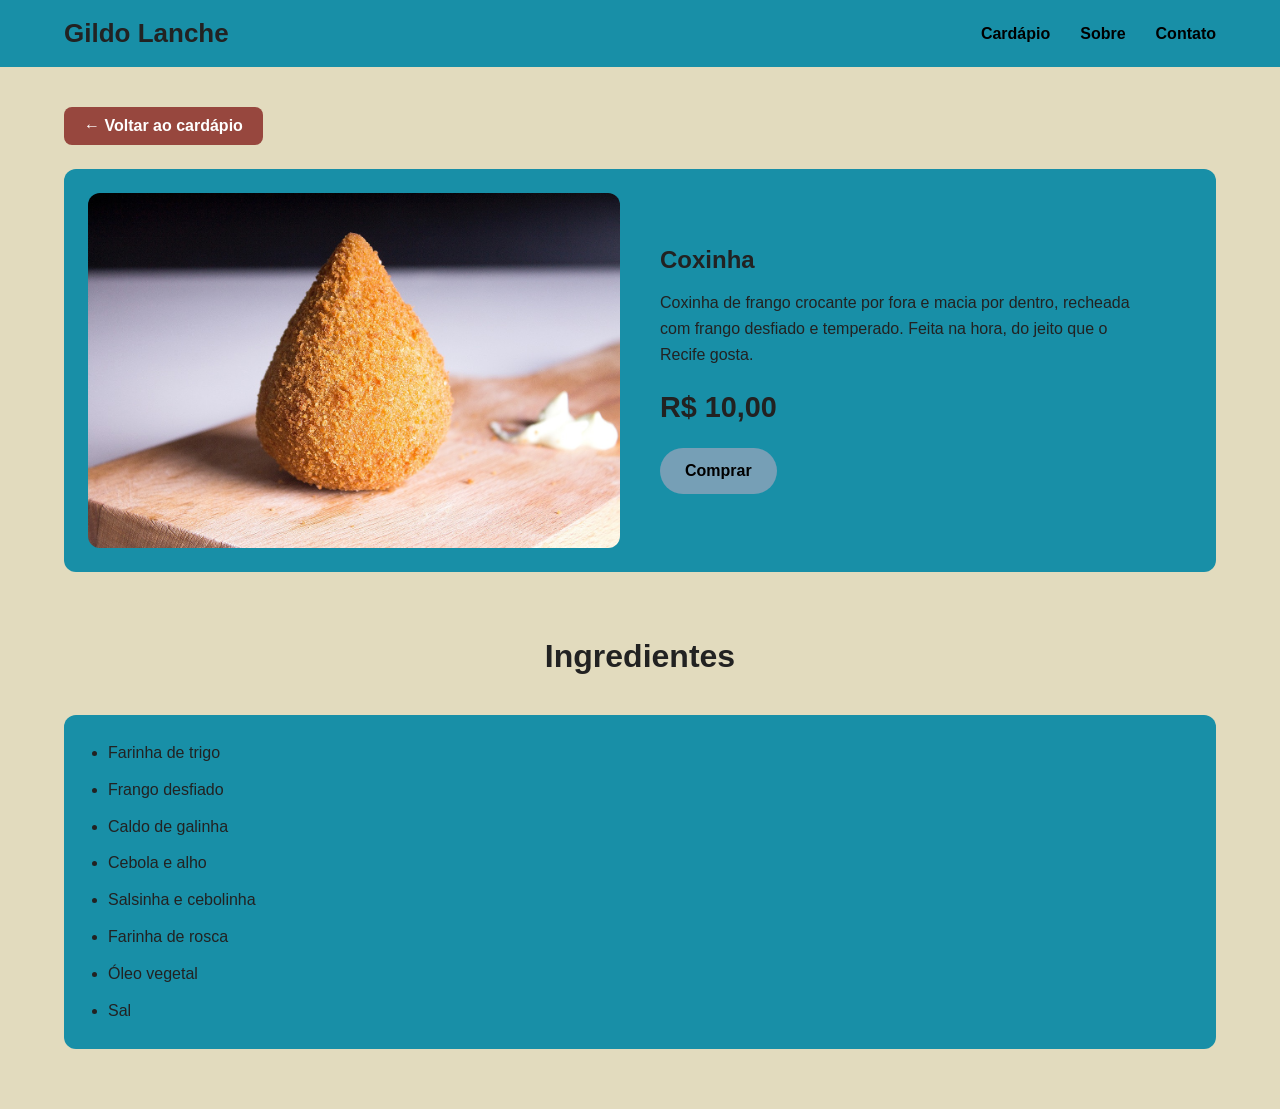
==== commit 4ab93ac6: "Clean up index.html by removing comments Removed commented sections for header and product details." ====
--- a/index.html
+++ b/index.html
@@ -11,7 +11,7 @@
 
 <body>
 
-    <!-- CABEÇALHO (igual ao da página inicial) -->
+
     <header class="topo">
         <div class="topo-tudo">
             <h2 class="marca">Gildo Lanche</h2>
@@ -26,7 +26,7 @@
 
     <main>
 
-        <!-- DETALHES DO PRODUTO -->
+
         <section class="detalhe">
             <div class="caixa">
 
@@ -59,7 +59,7 @@
         </section>
 
 
-        <!-- INGREDIENTES -->
+
         <section class="ingredientes">
             <div class="caixa">
                 <h2 class="titulo-secao">Ingredientes</h2>
--- a/style.css
+++ b/style.css
@@ -1,4 +1,3 @@
-
 body {
     font-family: Arial, Helvetica, sans-serif;
     margin: 0;
@@ -11,19 +10,22 @@
     text-decoration: none;
 }
 
+
 .caixa {
     width: 90%;
     max-width: 1200px;
     margin: 0 auto;
 }
 
+
+
 .topo {
     background-color: rgb(24, 143, 167);
-    padding: 30px 10px;
+    padding: 18px 0;
 }
 
 .topo-tudo {
-    width: 100%;
+    width: 90%;
     max-width: 1200px;
     margin: 0 auto;
 
@@ -51,9 +53,11 @@
     color: white;
 }
 
+
+
 .apresentacao {
     text-align: center;
-    padding: 80px 20px;
+    padding: 80px 30px;
 }
 
 .apresentacao h1 {
@@ -85,8 +89,11 @@
     transform: translateY(-2px);
 }
 
+
+
+
 .cardapio {
-    padding: 60px 0;
+    padding: 40px 0;
 }
 
 .titulo-secao {
@@ -95,6 +102,7 @@
     margin-bottom: 40px;
 }
 
+
 .produtos {
     display: grid;
 
@@ -103,15 +111,13 @@
     gap: 30px;
 }
 
+
+
 .produto {
     background-color: rgb(157, 187, 174);
 
     border-radius: 15px;
     overflow: hidden;
-
-    box-shadow: 0 4px 10px rgba(0, 0, 0, 0.12);
-
-    transition: 0.2s;
 }
 
 .produto:hover {
@@ -141,6 +147,7 @@
     margin: 0 0 20px;
     color: #444;
 }
+
 
 .produto-rodape {
     display: flex;
@@ -171,6 +178,7 @@
     color: white;
 }
 
+
 .sobre {
     padding: 80px 0;
 }
@@ -180,9 +188,9 @@
     align-items: center;
     gap: 50px;
 
-    background-color: rg1ba(255, 255, 255, 0.25);
-
-    padding: 1px;
+    background-color: rgba(255, 255, 255, 0.25);
+
+    padding: 40px;
 
     border-radius: 20px;
 }
@@ -205,16 +213,16 @@
 }
 
 .contato {
-    background-color: rgb(24, 143, 167);
-
-    padding: 20px 0;
+    background-color: #188fa7;
+
+    padding: 5px 0;
 
     text-align: center;
 }
 
 .contato h2 {
     margin-top: 0;
-    font-size: 22px;
+    font-size: 28px;
 }
 
 .contato p {
@@ -222,17 +230,6 @@
     font-size: 17px;
 }
 
-.detalhe-info {
-    background-color: rgb(107, 127, 131);
-
-    padding: 20px 0;
-
-    text-align: center;
-}
-
-img .detalhe-info {
-    
-}
 
 @media (max-width: 800px) {
 
@@ -243,7 +240,6 @@
     .sobre-conteudo {
         flex-direction: column;
         text-align: center;
-        padding: 30px;
     }
 
     .apresentacao h1 {
@@ -283,4 +279,100 @@
         width: 100%;
         max-width: 300px;
     }
-}+}
+
+:root {
+    --fundo-produto: #188fa7;
+}
+
+.detalhe {
+    padding: 40px 0 20px;
+}
+
+.voltar {
+    display: inline-block;
+    margin-bottom: 24px;
+    padding: 10px 20px;
+    background: #97473e;
+    color: #fff;
+    border-radius: 8px;
+    text-decoration: none;
+    font-weight: 600;
+    transition: background 0.2s;
+}
+
+.voltar::before {
+    content: "\2190  ";
+}
+
+.voltar:hover {
+    background: #a53125;
+}
+
+.voltar:focus-visible {
+    outline: 3px solid #333;
+    outline-offset: 2px;
+}
+
+.detalhe-grade {
+    display: grid;
+    grid-template-columns: 1fr 1fr;
+    gap: 40px;
+    align-items: center;
+    background: var(--fundo-produto);
+    padding: 24px;
+    border-radius: 12px;
+}
+
+.detalhe-foto img {
+    width: 100%;
+    max-height: 480px;
+    object-fit: cover;
+    border-radius: 12px;
+    display: block;
+}
+
+.detalhe-info h1 {
+    margin: 0 0 16px;
+}
+
+.detalhe-descricao {
+    line-height: 1.6;
+    margin: 0 0 24px;
+    max-width: 55ch;
+}
+
+.detalhe-preco {
+    display: block;
+    font-size: 1.8rem;
+    font-weight: 700;
+    margin-bottom: 24px;
+}
+
+.botao-comprar {
+    display: inline-block;
+}
+
+.ingredientes {
+    padding: 20px 0 60px;
+}
+
+.lista-ingredientes {
+    list-style: disc;
+    margin: 0;
+    padding: 20px 24px 20px 44px;
+    line-height: 1.8;
+    background: var(--fundo-produto);
+    border-radius: 12px;
+}
+
+.lista-ingredientes li {
+    padding: 4px 0;
+}
+
+@media (max-width: 700px) {
+    .detalhe-grade {
+        grid-template-columns: 1fr;
+        gap: 24px;
+    }
+}
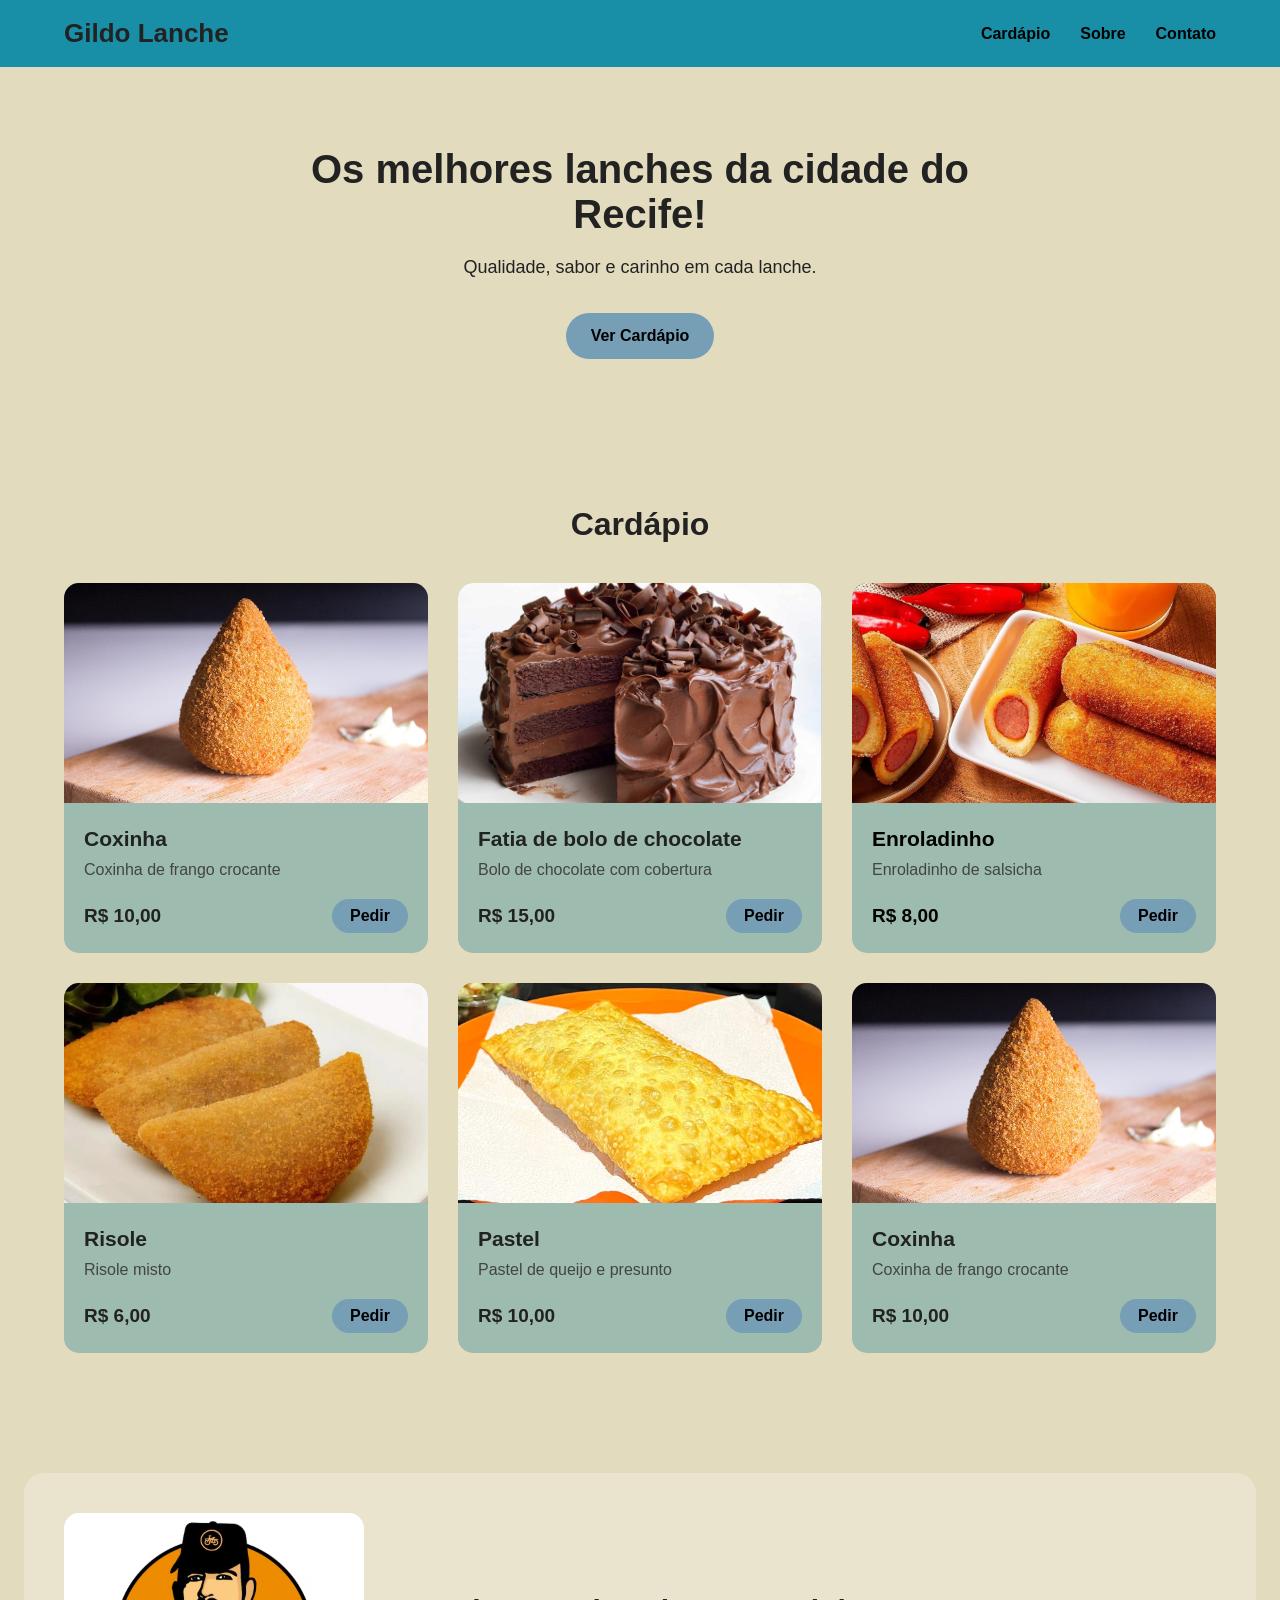
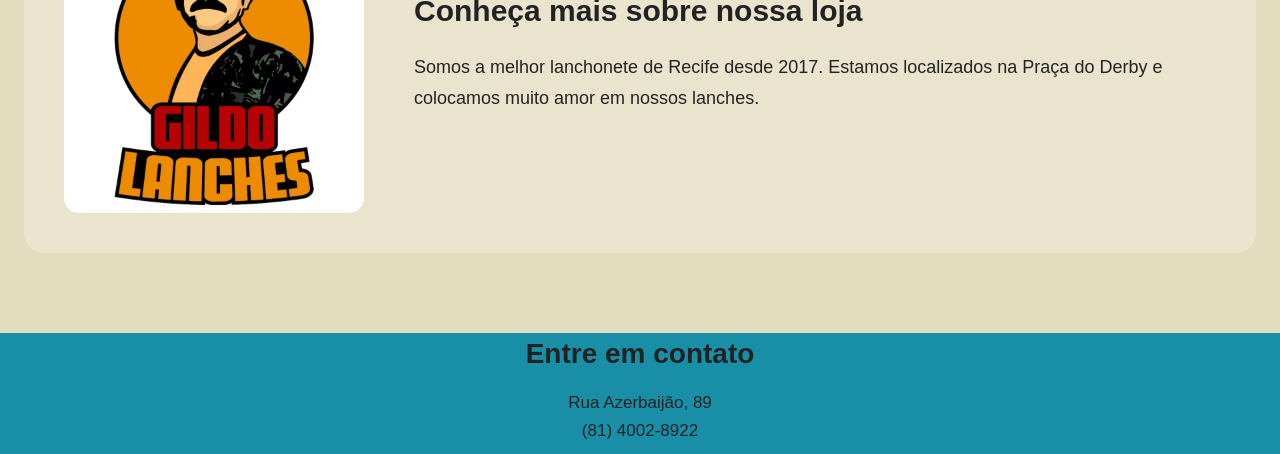
==== commit e00b1df9: "Update index.html" ====
--- a/index.html
+++ b/index.html
@@ -4,77 +4,187 @@
 <head>
     <meta charset="UTF-8">
     <meta name="viewport" content="width=device-width, initial-scale=1.0">
-    <title>Coxinha | Gildo Lanche</title>
+    <title>Gildo Lanche</title>
     <link rel="stylesheet" href="style.css">
-    <link rel="stylesheet" href="produto.css">
 </head>
 
 <body>
-
 
     <header class="topo">
         <div class="topo-tudo">
             <h2 class="marca">Gildo Lanche</h2>
 
             <nav class="menu">
-                <a href="index.html#cardapio">Cardápio</a>
-                <a href="index.html#sobre">Sobre</a>
-                <a href="index.html#contato">Contato</a>
+                <a href="#cardapio">Cardápio</a>
+                <a href="#sobre">Sobre</a>
+                <a href="#contato">Contato</a>
             </nav>
         </div>
     </header>
 
     <main>
 
+        <section class="apresentacao">
+            <div class="caixa">
+                <h1>Os melhores lanches da cidade do Recife!</h1>
+                <p>Qualidade, sabor e carinho em cada lanche.</p>
 
-        <section class="detalhe">
+                <a href="#cardapio" class="botao">
+                    Ver Cardápio
+                </a>
+            </div>
+        </section>
+
+
+        <section id="cardapio" class="cardapio">
+
             <div class="caixa">
+                <h2 class="titulo-secao">Cardápio</h2>
 
-                <a href="index.html#cardapio" class="voltar">Voltar ao cardápio</a>
+                <div class="produtos">
 
-                <div class="detalhe-grade">
+                    <!-- PRODUTO 1 -->
+                    <div class="produto">
+                        <a href="produto.html">
+                            <img src="image.png" alt="Coxinha de frango">
+                        </a>
 
-                    <!-- FOTO -->
-                    <div class="detalhe-foto">
-                        <img src="image.png" alt="Coxinha de frango">
+                        <div class="produto-conteudo">
+                            <h3>Coxinha</h3>
+                            <p>Coxinha de frango crocante</p>
+
+                            <div class="produto-rodape">
+                                <span class="preco">R$ 10,00</span>
+                                <a href="#" class="botaocompra">Pedir</a>
+                            </div>
+                        </div>
                     </div>
 
-                    <!-- INFORMAÇÕES -->
-                    <div class="detalhe-info">
-                        <h1>Coxinha</h1>
 
-                        <p class="detalhe-descricao">
-                            Coxinha de frango crocante por fora e macia por dentro,
-                            recheada com frango desfiado e temperado. Feita na hora,
-                            do jeito que o Recife gosta.
-                        </p>
+                    <div class="produto">
+                        <a href="produto.html">
+                            <img src="bolo.png" alt="Fatia de bolo de chocolate">
+                        </a>
 
-                        <span class="preco detalhe-preco">R$ 10,00</span>
+                        <div class="produto-conteudo">
+                            <h3>Fatia de bolo de chocolate</h3>
+                            <p>Bolo de chocolate com cobertura</p>
 
-                        <a href="#" class="botao botao-comprar">Comprar</a>
+                            <div class="produto-rodape">
+                                <span class="preco">R$ 15,00</span>
+                                <a href="#" class="botaocompra">Pedir</a>
+                            </div>
+                        </div>
+                    </div>
+
+
+                    <div class="produto">
+                        <a href="produto.html"><img src="enroladinho.png" alt="Enroladinho de salsicha">
+
+                            <div class="produto-conteudo">
+                                <h3>Enroladinho</h3>
+                                <p>Enroladinho de salsicha</p>
+
+                                <div class="produto-rodape">
+                                    <span class="preco">R$ 8,00</span>
+                                    <a href="#" class="botaocompra">Pedir</a>
+                                </div>
+                            </div>
+                    </div>
+
+
+                    <div class="produto">
+                        <a href="produto.html">
+                            <img src="risole.png" alt="Risole misto">
+                        </a>
+
+
+                        <div class="produto-conteudo">
+                            <h3>Risole</h3>
+                            <p>Risole misto</p>
+
+                            <div class="produto-rodape">
+                                <span class="preco">R$ 6,00</span>
+                                <a href="#" class="botaocompra">Pedir</a>
+                            </div>
+                        </div>
+                    </div>
+
+
+                    <div class="produto">
+                        <a href="produto.html">
+                            <img src="pastel.png" alt="Pastel">
+                        </a>
+
+                        <div class="produto-conteudo">
+                            <h3>Pastel</h3>
+                            <p>Pastel de queijo e presunto</p>
+
+                            <div class="produto-rodape">
+                                <span class="preco">R$ 10,00</span>
+                                <a href="#" class="botaocompra">Pedir</a>
+                            </div>
+                        </div>
+                    </div>
+
+
+                    <div class="produto">
+                        <a href="produto.html">
+                            <img src="image.png" alt="Coxinha de frango">
+                        </a>
+
+                        <div class="produto-conteudo">
+                            <h3>Coxinha</h3>
+                            <p>Coxinha de frango crocante</p>
+
+                            <div class="produto-rodape">
+                                <span class="preco">R$ 10,00</span>
+                                <a href="#" class="botaocompra">Pedir</a>
+                            </div>
+                        </div>
                     </div>
 
                 </div>
             </div>
+
         </section>
 
 
+        <section id="sobre" class="sobre">
 
-        <section class="ingredientes">
+            <div class="caixa sobre-conteudo">
+
+                <img src="logo.png" alt="Logo Gildo Lanche" class="logoimagem">
+
+                <div>
+                    <h2>Conheça mais sobre nossa loja</h2>
+
+                    <p>
+                        Somos a melhor lanchonete de Recife desde 2017.
+                        Estamos localizados na Praça do Derby e colocamos
+                        muito amor em nossos lanches.
+                    </p>
+                </div>
+
+            </div>
+
+        </section>
+
+
+            <section id="contato" class="contato">
+
             <div class="caixa">
-                <h2 class="titulo-secao">Ingredientes</h2>
+                <h2>Entre em contato</h2>
 
-                <ul class="lista-ingredientes">
-                    <li>Farinha de trigo</li>
-                    <li>Frango desfiado</li>
-                    <li>Caldo de galinha</li>
-                    <li>Cebola e alho</li>
-                    <li>Salsinha e cebolinha</li>
-                    <li>Farinha de rosca</li>
-                    <li>Óleo vegetal</li>
-                    <li>Sal</li>
-                </ul>
+                <p>
+                    Rua Azerbaijão, 89
+                </p>
+
+                <p>
+                    (81) 4002-8922
+                </p>
             </div>
+
         </section>
 
     </main>
